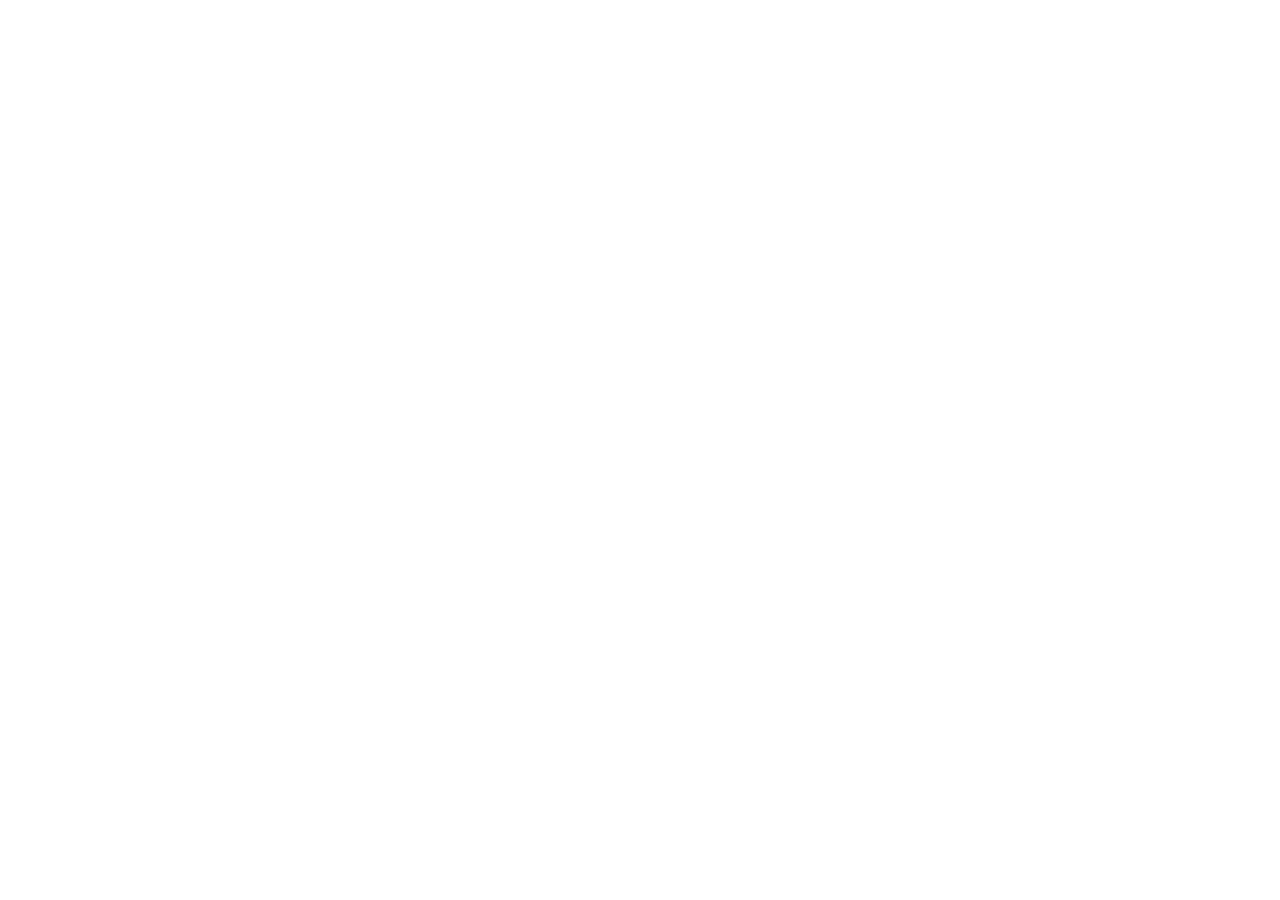
==== admin/index.html @ 6d9c2fb4 "Deploy admin/index.html" ====
<!DOCTYPE html>
<html lang="el">
  <head>
    <meta charset="UTF-8" />
    <meta name="viewport" content="width=device-width, initial-scale=1.0" />
    <title>LinkHubPage</title>
    <link rel="icon" type="image/x-icon" href="/favicon.ico" />
    <link rel="apple-touch-icon" href="/icon-192.png" />
    <link rel="manifest" href="/manifest.json" />
    
    <meta name="theme-color" content="#00d2ff" />
    <meta name="apple-mobile-web-app-capable" content="yes" />
    <meta name="apple-mobile-web-app-status-bar-style" content="black-translucent" />

    <link rel="preconnect" href="https://fonts.googleapis.com" />
    <link rel="preconnect" href="https://fonts.gstatic.com" crossorigin />
    <link href="https://fonts.googleapis.com/css2?family=Poppins:wght@300;400;500;600;700&family=Space+Grotesk:wght@500;700&display=swap" rel="stylesheet" />
    <link rel="stylesheet" href="https://cdnjs.cloudflare.com/ajax/libs/font-awesome/6.5.1/css/all.min.css" />
    <link rel="stylesheet" href="https://cdn.jsdelivr.net/gh/devicons/devicon@latest/devicon.min.css" />
    <script src="https://accounts.google.com/gsi/client" async defer></script>
    <link href="https://assets.calendly.com/assets/external/widget.css" rel="stylesheet" />
    <script src="https://assets.calendly.com/assets/external/widget.js" type="text/javascript" async></script>
    <script type="module" crossorigin src="../assets/index-Cw7hxA6U.js"></script>
    <link rel="stylesheet" crossorigin href="../assets/index-Dg6QoeIE.css">
  <script>
        window.__BUILDER_DEPLOY_MODE__ = true;
        const __lhpParts = window.location.pathname.split('/').filter(Boolean);
        if (__lhpParts[__lhpParts.length - 1] === 'admin') __lhpParts.pop();
        const __lhpPrefix = __lhpParts.length > 0 ? '/' + __lhpParts[0] + '/' : '/';
        fetch(__lhpPrefix + 'config.json')
          .then(res => res.json())
          .then(data => {
            window.__PROFILE_CONFIG__ = data;
            if (window.updateRuntimeConfig) window.updateRuntimeConfig(data);
          });
      </script></head>
  <body class="overflow-x-hidden min-h-screen">
    <div id="root"></div>
  </body>
</html>
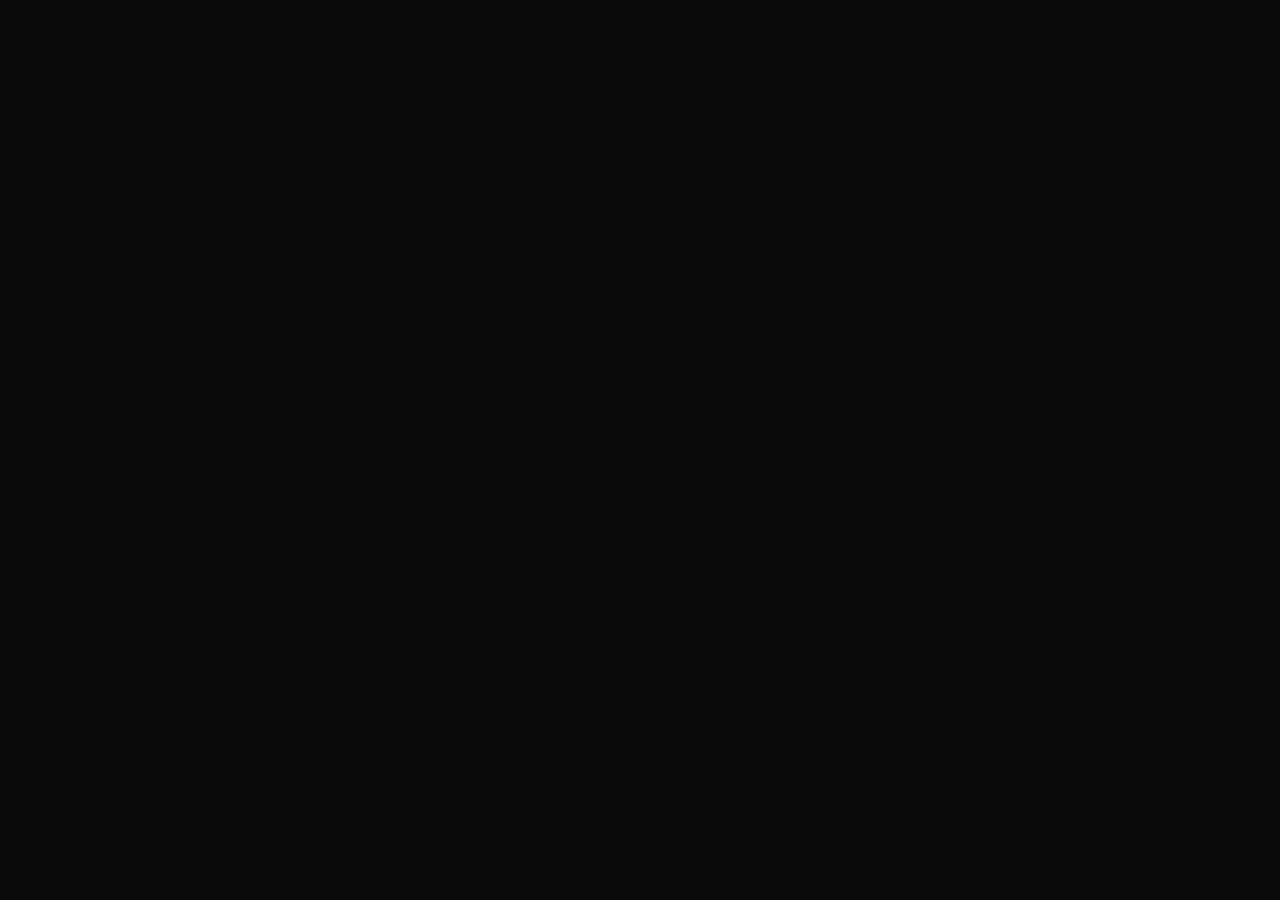
==== commit 297399d1: "Deploy admin/index.html" ====
--- a/admin/index.html
+++ b/admin/index.html
@@ -20,7 +20,7 @@
     <script src="https://accounts.google.com/gsi/client" async defer></script>
     <link href="https://assets.calendly.com/assets/external/widget.css" rel="stylesheet" />
     <script src="https://assets.calendly.com/assets/external/widget.js" type="text/javascript" async></script>
-    <script type="module" crossorigin src="../assets/index-Cw7hxA6U.js"></script>
+    <script type="module" crossorigin src="../assets/index-CT7aU1MH.js"></script>
     <link rel="stylesheet" crossorigin href="../assets/index-Dg6QoeIE.css">
   <script>
         window.__BUILDER_DEPLOY_MODE__ = true;
--- a/assets/index-Dg6QoeIE.css
+++ b/assets/index-Dg6QoeIE.css
@@ -0,0 +1 @@
+/*! tailwindcss v4.3.2 | MIT License | https://tailwindcss.com */@layer properties{@supports (((-webkit-hyphens:none)) and (not (margin-trim:inline))) or ((-moz-orient:inline) and (not (color:rgb(from red r g b)))){*,:before,:after,::backdrop{--tw-translate-x:0;--tw-translate-y:0;--tw-translate-z:0;--tw-scale-x:1;--tw-scale-y:1;--tw-scale-z:1;--tw-rotate-x:initial;--tw-rotate-y:initial;--tw-rotate-z:initial;--tw-skew-x:initial;--tw-skew-y:initial;--tw-space-y-reverse:0;--tw-divide-y-reverse:0;--tw-border-style:solid;--tw-leading:initial;--tw-font-weight:initial;--tw-tracking:initial;--tw-shadow:0 0 #0000;--tw-shadow-color:initial;--tw-shadow-alpha:100%;--tw-inset-shadow:0 0 #0000;--tw-inset-shadow-color:initial;--tw-inset-shadow-alpha:100%;--tw-ring-color:initial;--tw-ring-shadow:0 0 #0000;--tw-inset-ring-color:initial;--tw-inset-ring-shadow:0 0 #0000;--tw-ring-inset:initial;--tw-ring-offset-width:0px;--tw-ring-offset-color:#fff;--tw-ring-offset-shadow:0 0 #0000;--tw-blur:initial;--tw-brightness:initial;--tw-contrast:initial;--tw-grayscale:initial;--tw-hue-rotate:initial;--tw-invert:initial;--tw-opacity:initial;--tw-saturate:initial;--tw-sepia:initial;--tw-drop-shadow:initial;--tw-drop-shadow-color:initial;--tw-drop-shadow-alpha:100%;--tw-drop-shadow-size:initial;--tw-backdrop-blur:initial;--tw-backdrop-brightness:initial;--tw-backdrop-contrast:initial;--tw-backdrop-grayscale:initial;--tw-backdrop-hue-rotate:initial;--tw-backdrop-invert:initial;--tw-backdrop-opacity:initial;--tw-backdrop-saturate:initial;--tw-backdrop-sepia:initial;--tw-duration:initial}}}@layer theme{:root,:host{--font-sans:"Poppins", sans-serif;--font-mono:ui-monospace, SFMono-Regular, Menlo, Monaco, Consolas, "Liberation Mono", "Courier New", monospace;--color-red-300:oklch(80.8% .114 19.571);--color-red-400:oklch(70.4% .191 22.216);--color-red-500:oklch(63.7% .237 25.331);--color-red-900:oklch(39.6% .141 25.723);--color-red-950:oklch(25.8% .092 26.042);--color-amber-300:oklch(87.9% .169 91.605);--color-amber-400:oklch(82.8% .189 84.429);--color-amber-500:oklch(76.9% .188 70.08);--color-emerald-300:oklch(84.5% .143 164.978);--color-emerald-400:oklch(76.5% .177 163.223);--color-emerald-500:oklch(69.6% .17 162.48);--color-cyan-400:oklch(78.9% .154 211.53);--color-zinc-700:oklch(37% .013 285.805);--color-zinc-800:oklch(27.4% .006 286.033);--color-zinc-900:oklch(21% .006 285.885);--color-zinc-950:oklch(14.1% .005 285.823);--color-black:#000;--color-white:#fff;--spacing:.25rem;--container-sm:24rem;--container-md:28rem;--container-lg:32rem;--container-2xl:42rem;--container-3xl:48rem;--container-5xl:64rem;--text-xs:.75rem;--text-xs--line-height:calc(1 / .75);--text-sm:.875rem;--text-sm--line-height:calc(1.25 / .875);--text-base:1rem;--text-base--line-height: 1.5 ;--text-lg:1.125rem;--text-lg--line-height:calc(1.75 / 1.125);--text-xl:1.25rem;--text-xl--line-height:calc(1.75 / 1.25);--text-2xl:1.5rem;--text-2xl--line-height:calc(2 / 1.5);--text-3xl:1.875rem;--text-3xl--line-height: 1.2 ;--text-4xl:2.25rem;--text-4xl--line-height:calc(2.5 / 2.25);--text-6xl:3.75rem;--text-6xl--line-height:1;--font-weight-medium:500;--font-weight-semibold:600;--font-weight-bold:700;--font-weight-extrabold:800;--font-weight-black:900;--tracking-tight:-.025em;--tracking-wider:.05em;--leading-tight:1.25;--leading-relaxed:1.625;--radius-md:.375rem;--radius-lg:.5rem;--radius-xl:.75rem;--radius-2xl:1rem;--radius-3xl:1.5rem;--animate-spin:spin 1s linear infinite;--animate-ping:ping 1s cubic-bezier(0, 0, .2, 1) infinite;--animate-pulse:pulse 2s cubic-bezier(.4, 0, .6, 1) infinite;--animate-bounce:bounce 1s infinite;--blur-sm:8px;--blur-md:12px;--blur-lg:16px;--blur-xl:24px;--blur-3xl:64px;--default-transition-duration:.15s;--default-transition-timing-function:cubic-bezier(.4, 0, .2, 1);--default-font-family:var(--font-sans);--default-mono-font-family:var(--font-mono);--color-bg-primary:var(--bg-primary);--color-bg-secondary:var(--bg-secondary);--color-text-primary:var(--text-primary);--color-text-secondary:var(--text-secondary);--color-accent:var(--accent);--color-accent-rgb:var(--accent-rgb);--color-border-primary:var(--border-primary)}}@layer base{*,:after,:before,::backdrop{box-sizing:border-box;border:0 solid;margin:0;padding:0}::file-selector-button{box-sizing:border-box;border:0 solid;margin:0;padding:0}html,:host{-webkit-text-size-adjust:100%;-moz-tab-size:4;tab-size:4;line-height:1.5;font-family:var(--default-font-family,ui-sans-serif, system-ui, sans-serif, "Apple Color Emoji", "Segoe UI Emoji", "Segoe UI Symbol", "Noto Color Emoji");font-feature-settings:var(--default-font-feature-settings,normal);font-variation-settings:var(--default-font-variation-settings,normal);-webkit-tap-highlight-color:transparent}hr{height:0;color:inherit;border-top-width:1px}abbr:where([title]){-webkit-text-decoration:underline dotted;text-decoration:underline dotted}h1,h2,h3,h4,h5,h6{font-size:inherit;font-weight:inherit}a{color:inherit;-webkit-text-decoration:inherit;text-decoration:inherit}b,strong{font-weight:bolder}code,kbd,samp,pre{font-family:var(--default-mono-font-family,ui-monospace, SFMono-Regular, Menlo, Monaco, Consolas, "Liberation Mono", "Courier New", monospace);font-feature-settings:var(--default-mono-font-feature-settings,normal);font-variation-settings:var(--default-mono-font-variation-settings,normal);font-size:1em}small{font-size:80%}sub,sup{vertical-align:baseline;font-size:75%;line-height:0;position:relative}sub{bottom:-.25em}sup{top:-.5em}table{text-indent:0;border-color:inherit;border-collapse:collapse}:-moz-focusring{outline:auto}progress{vertical-align:baseline}summary{display:list-item}ol,ul,menu{list-style:none}img,svg,video,canvas,audio,iframe,embed,object{vertical-align:middle;display:block}img,video{max-width:100%;height:auto}button,input,select,optgroup,textarea{font:inherit;font-feature-settings:inherit;font-variation-settings:inherit;letter-spacing:inherit;color:inherit;opacity:1;background-color:#0000;border-radius:0}::file-selector-button{font:inherit;font-feature-settings:inherit;font-variation-settings:inherit;letter-spacing:inherit;color:inherit;opacity:1;background-color:#0000;border-radius:0}:where(select:is([multiple],[size])) optgroup{font-weight:bolder}:where(select:is([multiple],[size])) optgroup option{padding-inline-start:20px}::file-selector-button{margin-inline-end:4px}::placeholder{opacity:1}@supports (not ((-webkit-appearance:-apple-pay-button))) or (contain-intrinsic-size:1px){::placeholder{color:currentColor}@supports (color:color-mix(in lab,red,red)){::placeholder{color:color-mix(in oklab,currentcolor 50%,transparent)}}}textarea{resize:vertical}::-webkit-search-decoration{-webkit-appearance:none}::-webkit-date-and-time-value{min-height:1lh;text-align:inherit}::-webkit-datetime-edit{display:inline-flex}::-webkit-datetime-edit-fields-wrapper{padding:0}::-webkit-datetime-edit{padding-block:0}::-webkit-datetime-edit-year-field{padding-block:0}::-webkit-datetime-edit-month-field{padding-block:0}::-webkit-datetime-edit-day-field{padding-block:0}::-webkit-datetime-edit-hour-field{padding-block:0}::-webkit-datetime-edit-minute-field{padding-block:0}::-webkit-datetime-edit-second-field{padding-block:0}::-webkit-datetime-edit-millisecond-field{padding-block:0}::-webkit-datetime-edit-meridiem-field{padding-block:0}::-webkit-calendar-picker-indicator{line-height:1}:-moz-ui-invalid{box-shadow:none}button,input:where([type=button],[type=reset],[type=submit]){-webkit-appearance:button;-moz-appearance:button;appearance:button}::file-selector-button{-webkit-appearance:button;-moz-appearance:button;appearance:button}::-webkit-inner-spin-button{height:auto}::-webkit-outer-spin-button{height:auto}[hidden]:where(:not([hidden=until-found])){display:none!important}}@layer components;@layer utilities{.pointer-events-none{pointer-events:none}.visible{visibility:visible}.sr-only{clip-path:inset(50%);white-space:nowrap;border-width:0;width:1px;height:1px;margin:-1px;padding:0;position:absolute;overflow:hidden}.absolute{position:absolute}.fixed{position:fixed}.relative{position:relative}.static{position:static}.inset-0{top:0;right:0;bottom:0;left:0}.-top-32{top:calc(var(--spacing) * -32)}.top-0{top:0}.top-1\/2{top:50%}.top-1\/3{top:33.3333%}.top-2{top:calc(var(--spacing) * 2)}.top-4{top:calc(var(--spacing) * 4)}.-right-20{right:calc(var(--spacing) * -20)}.right-0{right:0}.right-1{right:var(--spacing)}.right-2{right:calc(var(--spacing) * 2)}.right-3{right:calc(var(--spacing) * 3)}.right-4{right:calc(var(--spacing) * 4)}.bottom-0{bottom:0}.bottom-1{bottom:var(--spacing)}.bottom-4{bottom:calc(var(--spacing) * 4)}.-left-16{left:calc(var(--spacing) * -16)}.left-1\/2{left:50%}.left-1\/3{left:33.3333%}.left-4{left:calc(var(--spacing) * 4)}.-z-10{z-index:-10}.z-10{z-index:10}.z-20{z-index:20}.z-50{z-index:50}.z-\[100\]{z-index:100}.col-span-2{grid-column:span 2/span 2}.container{width:100%}@media(min-width:40rem){.container{max-width:40rem}}@media(min-width:48rem){.container{max-width:48rem}}@media(min-width:64rem){.container{max-width:64rem}}@media(min-width:80rem){.container{max-width:80rem}}@media(min-width:96rem){.container{max-width:96rem}}.mx-auto{margin-inline:auto}.mt-0\.5{margin-top:calc(var(--spacing) * .5)}.mt-1{margin-top:var(--spacing)}.mt-2{margin-top:calc(var(--spacing) * 2)}.mt-3{margin-top:calc(var(--spacing) * 3)}.mt-4{margin-top:calc(var(--spacing) * 4)}.mt-6{margin-top:calc(var(--spacing) * 6)}.mt-8{margin-top:calc(var(--spacing) * 8)}.mt-10{margin-top:calc(var(--spacing) * 10)}.mr-1{margin-right:var(--spacing)}.mr-12{margin-right:calc(var(--spacing) * 12)}.mb-0\.5{margin-bottom:calc(var(--spacing) * .5)}.mb-1{margin-bottom:var(--spacing)}.mb-2{margin-bottom:calc(var(--spacing) * 2)}.mb-3{margin-bottom:calc(var(--spacing) * 3)}.mb-4{margin-bottom:calc(var(--spacing) * 4)}.mb-6{margin-bottom:calc(var(--spacing) * 6)}.mb-8{margin-bottom:calc(var(--spacing) * 8)}.mb-12{margin-bottom:calc(var(--spacing) * 12)}.ml-1{margin-left:var(--spacing)}.ml-4{margin-left:calc(var(--spacing) * 4)}.line-clamp-2{-webkit-line-clamp:2;-webkit-box-orient:vertical;display:-webkit-box;overflow:hidden}.block{display:block}.flex{display:flex}.grid{display:grid}.hidden{display:none}.inline{display:inline}.inline-block{display:inline-block}.inline-flex{display:inline-flex}.h-1{height:var(--spacing)}.h-2{height:calc(var(--spacing) * 2)}.h-2\.5{height:calc(var(--spacing) * 2.5)}.h-3{height:calc(var(--spacing) * 3)}.h-4{height:calc(var(--spacing) * 4)}.h-5{height:calc(var(--spacing) * 5)}.h-5\.5{height:calc(var(--spacing) * 5.5)}.h-6{height:calc(var(--spacing) * 6)}.h-7{height:calc(var(--spacing) * 7)}.h-8{height:calc(var(--spacing) * 8)}.h-9{height:calc(var(--spacing) * 9)}.h-10{height:calc(var(--spacing) * 10)}.h-11{height:calc(var(--spacing) * 11)}.h-12{height:calc(var(--spacing) * 12)}.h-14{height:calc(var(--spacing) * 14)}.h-16{height:calc(var(--spacing) * 16)}.h-24{height:calc(var(--spacing) * 24)}.h-48{height:calc(var(--spacing) * 48)}.h-72{height:calc(var(--spacing) * 72)}.h-80{height:calc(var(--spacing) * 80)}.h-96{height:calc(var(--spacing) * 96)}.h-\[680px\]{height:680px}.h-full{height:100%}.max-h-\[80vh\]{max-height:80vh}.max-h-screen{max-height:100vh}.min-h-\[60px\]{min-height:60px}.min-h-\[80px\]{min-height:80px}.min-h-\[500px\]{min-height:500px}.min-h-screen{min-height:100vh}.w-1\/2{width:50%}.w-2{width:calc(var(--spacing) * 2)}.w-2\.5{width:calc(var(--spacing) * 2.5)}.w-2\/3{width:66.6667%}.w-4{width:calc(var(--spacing) * 4)}.w-5{width:calc(var(--spacing) * 5)}.w-5\.5{width:calc(var(--spacing) * 5.5)}.w-5\/6{width:83.3333%}.w-6{width:calc(var(--spacing) * 6)}.w-7{width:calc(var(--spacing) * 7)}.w-8{width:calc(var(--spacing) * 8)}.w-9{width:calc(var(--spacing) * 9)}.w-10{width:calc(var(--spacing) * 10)}.w-11{width:calc(var(--spacing) * 11)}.w-12{width:calc(var(--spacing) * 12)}.w-14{width:calc(var(--spacing) * 14)}.w-16{width:calc(var(--spacing) * 16)}.w-24{width:calc(var(--spacing) * 24)}.w-32{width:calc(var(--spacing) * 32)}.w-48{width:calc(var(--spacing) * 48)}.w-64{width:calc(var(--spacing) * 64)}.w-72{width:calc(var(--spacing) * 72)}.w-80{width:calc(var(--spacing) * 80)}.w-96{width:calc(var(--spacing) * 96)}.w-\[340px\]{width:340px}.w-full{width:100%}.max-w-2xl{max-width:var(--container-2xl)}.max-w-3xl{max-width:var(--container-3xl)}.max-w-5xl{max-width:var(--container-5xl)}.max-w-\[80px\]{max-width:80px}.max-w-lg{max-width:var(--container-lg)}.max-w-md{max-width:var(--container-md)}.max-w-sm{max-width:var(--container-sm)}.min-w-0{min-width:0}.min-w-\[70px\]{min-width:70px}.flex-1{flex:1}.flex-shrink-0,.shrink-0{flex-shrink:0}.border-collapse{border-collapse:collapse}.-translate-x-1\/2{--tw-translate-x: -50% ;translate:var(--tw-translate-x) var(--tw-translate-y)}.-translate-y-1\/2{--tw-translate-y: -50% ;translate:var(--tw-translate-x) var(--tw-translate-y)}.scale-75{--tw-scale-x:75%;--tw-scale-y:75%;--tw-scale-z:75%;scale:var(--tw-scale-x) var(--tw-scale-y)}.scale-110{--tw-scale-x:110%;--tw-scale-y:110%;--tw-scale-z:110%;scale:var(--tw-scale-x) var(--tw-scale-y)}.transform{transform:var(--tw-rotate-x,) var(--tw-rotate-y,) var(--tw-rotate-z,) var(--tw-skew-x,) var(--tw-skew-y,)}.animate-bounce{animation:var(--animate-bounce)}.animate-ping{animation:var(--animate-ping)}.animate-pulse{animation:var(--animate-pulse)}.animate-spin{animation:var(--animate-spin)}.cursor-grab{cursor:grab}.cursor-help{cursor:help}.cursor-not-allowed{cursor:not-allowed}.cursor-pointer{cursor:pointer}.resize{resize:both}.resize-none{resize:none}.resize-y{resize:vertical}.scrollbar-none{scrollbar-width:none}.list-disc{list-style-type:disc}.grid-cols-1{grid-template-columns:repeat(1,minmax(0,1fr))}.grid-cols-2{grid-template-columns:repeat(2,minmax(0,1fr))}.grid-cols-4{grid-template-columns:repeat(4,minmax(0,1fr))}.grid-cols-5{grid-template-columns:repeat(5,minmax(0,1fr))}.grid-cols-8{grid-template-columns:repeat(8,minmax(0,1fr))}.flex-col{flex-direction:column}.flex-row{flex-direction:row}.flex-wrap{flex-wrap:wrap}.items-center{align-items:center}.items-start{align-items:flex-start}.justify-between{justify-content:space-between}.justify-center{justify-content:center}.justify-end{justify-content:flex-end}.gap-1{gap:var(--spacing)}.gap-1\.5{gap:calc(var(--spacing) * 1.5)}.gap-2{gap:calc(var(--spacing) * 2)}.gap-2\.5{gap:calc(var(--spacing) * 2.5)}.gap-3{gap:calc(var(--spacing) * 3)}.gap-3\.5{gap:calc(var(--spacing) * 3.5)}.gap-4{gap:calc(var(--spacing) * 4)}.gap-6{gap:calc(var(--spacing) * 6)}:where(.space-y-0\.5>:not(:last-child)){--tw-space-y-reverse:0;margin-block-start:calc(calc(var(--spacing) * .5) * var(--tw-space-y-reverse));margin-block-end:calc(calc(var(--spacing) * .5) * calc(1 - var(--tw-space-y-reverse)))}:where(.space-y-1>:not(:last-child)){--tw-space-y-reverse:0;margin-block-start:calc(var(--spacing) * var(--tw-space-y-reverse));margin-block-end:calc(var(--spacing) * calc(1 - var(--tw-space-y-reverse)))}:where(.space-y-1\.5>:not(:last-child)){--tw-space-y-reverse:0;margin-block-start:calc(calc(var(--spacing) * 1.5) * var(--tw-space-y-reverse));margin-block-end:calc(calc(var(--spacing) * 1.5) * calc(1 - var(--tw-space-y-reverse)))}:where(.space-y-2>:not(:last-child)){--tw-space-y-reverse:0;margin-block-start:calc(calc(var(--spacing) * 2) * var(--tw-space-y-reverse));margin-block-end:calc(calc(var(--spacing) * 2) * calc(1 - var(--tw-space-y-reverse)))}:where(.space-y-2\.5>:not(:last-child)){--tw-space-y-reverse:0;margin-block-start:calc(calc(var(--spacing) * 2.5) * var(--tw-space-y-reverse));margin-block-end:calc(calc(var(--spacing) * 2.5) * calc(1 - var(--tw-space-y-reverse)))}:where(.space-y-3>:not(:last-child)){--tw-space-y-reverse:0;margin-block-start:calc(calc(var(--spacing) * 3) * var(--tw-space-y-reverse));margin-block-end:calc(calc(var(--spacing) * 3) * calc(1 - var(--tw-space-y-reverse)))}:where(.space-y-4>:not(:last-child)){--tw-space-y-reverse:0;margin-block-start:calc(calc(var(--spacing) * 4) * var(--tw-space-y-reverse));margin-block-end:calc(calc(var(--spacing) * 4) * calc(1 - var(--tw-space-y-reverse)))}:where(.space-y-6>:not(:last-child)){--tw-space-y-reverse:0;margin-block-start:calc(calc(var(--spacing) * 6) * var(--tw-space-y-reverse));margin-block-end:calc(calc(var(--spacing) * 6) * calc(1 - var(--tw-space-y-reverse)))}.gap-x-4{column-gap:calc(var(--spacing) * 4)}.gap-y-1{row-gap:var(--spacing)}.gap-y-1\.5{row-gap:calc(var(--spacing) * 1.5)}.gap-y-2{row-gap:calc(var(--spacing) * 2)}:where(.divide-y>:not(:last-child)){--tw-divide-y-reverse:0;border-bottom-style:var(--tw-border-style);border-top-style:var(--tw-border-style);border-top-width:calc(1px * var(--tw-divide-y-reverse));border-bottom-width:calc(1px * calc(1 - var(--tw-divide-y-reverse)))}:where(.divide-border-primary\/50>:not(:last-child)){border-color:var(--color-border-primary)}@supports (color:color-mix(in lab,red,red)){:where(.divide-border-primary\/50>:not(:last-child)){border-color:color-mix(in oklab,var(--color-border-primary) 50%,transparent)}}.truncate{text-overflow:ellipsis;white-space:nowrap;overflow:hidden}.overflow-hidden{overflow:hidden}.overflow-x-auto{overflow-x:auto}.overflow-x-hidden{overflow-x:hidden}.overflow-y-auto{overflow-y:auto}.rounded{border-radius:.25rem}.rounded-2xl{border-radius:var(--radius-2xl)}.rounded-3xl{border-radius:var(--radius-3xl)}.rounded-\[36px\]{border-radius:36px}.rounded-\[48px\]{border-radius:48px}.rounded-full{border-radius:3.40282e38px}.rounded-lg{border-radius:var(--radius-lg)}.rounded-md{border-radius:var(--radius-md)}.rounded-xl{border-radius:var(--radius-xl)}.rounded-b-2xl{border-bottom-right-radius:var(--radius-2xl);border-bottom-left-radius:var(--radius-2xl)}.border{border-style:var(--tw-border-style);border-width:1px}.border-2{border-style:var(--tw-border-style);border-width:2px}.border-\[8px\]{border-style:var(--tw-border-style);border-width:8px}.border-t{border-top-style:var(--tw-border-style);border-top-width:1px}.border-r{border-right-style:var(--tw-border-style);border-right-width:1px}.border-b{border-bottom-style:var(--tw-border-style);border-bottom-width:1px}.border-b-2{border-bottom-style:var(--tw-border-style);border-bottom-width:2px}.border-none{--tw-border-style:none;border-style:none}.border-accent,.border-accent\/20{border-color:var(--color-accent)}@supports (color:color-mix(in lab,red,red)){.border-accent\/20{border-color:color-mix(in oklab,var(--color-accent) 20%,transparent)}}.border-accent\/40{border-color:var(--color-accent)}@supports (color:color-mix(in lab,red,red)){.border-accent\/40{border-color:color-mix(in oklab,var(--color-accent) 40%,transparent)}}.border-amber-500{border-color:var(--color-amber-500)}.border-bg-secondary{border-color:var(--color-bg-secondary)}.border-border-primary,.border-border-primary\/20{border-color:var(--color-border-primary)}@supports (color:color-mix(in lab,red,red)){.border-border-primary\/20{border-color:color-mix(in oklab,var(--color-border-primary) 20%,transparent)}}.border-border-primary\/40{border-color:var(--color-border-primary)}@supports (color:color-mix(in lab,red,red)){.border-border-primary\/40{border-color:color-mix(in oklab,var(--color-border-primary) 40%,transparent)}}.border-border-primary\/60{border-color:var(--color-border-primary)}@supports (color:color-mix(in lab,red,red)){.border-border-primary\/60{border-color:color-mix(in oklab,var(--color-border-primary) 60%,transparent)}}.border-emerald-500{border-color:var(--color-emerald-500)}.border-emerald-500\/20{border-color:#00bb7f33}@supports (color:color-mix(in lab,red,red)){.border-emerald-500\/20{border-color:color-mix(in oklab,var(--color-emerald-500) 20%,transparent)}}.border-red-500\/20{border-color:#fb2c3633}@supports (color:color-mix(in lab,red,red)){.border-red-500\/20{border-color:color-mix(in oklab,var(--color-red-500) 20%,transparent)}}.border-red-900\/30{border-color:#82181a4d}@supports (color:color-mix(in lab,red,red)){.border-red-900\/30{border-color:color-mix(in oklab,var(--color-red-900) 30%,transparent)}}.border-zinc-700{border-color:var(--color-zinc-700)}.border-zinc-800{border-color:var(--color-zinc-800)}.bg-accent,.bg-accent\/10{background-color:var(--color-accent)}@supports (color:color-mix(in lab,red,red)){.bg-accent\/10{background-color:color-mix(in oklab,var(--color-accent) 10%,transparent)}}.bg-accent\/15{background-color:var(--color-accent)}@supports (color:color-mix(in lab,red,red)){.bg-accent\/15{background-color:color-mix(in oklab,var(--color-accent) 15%,transparent)}}.bg-accent\/20{background-color:var(--color-accent)}@supports (color:color-mix(in lab,red,red)){.bg-accent\/20{background-color:color-mix(in oklab,var(--color-accent) 20%,transparent)}}.bg-amber-400{background-color:var(--color-amber-400)}.bg-bg-primary,.bg-bg-primary\/50{background-color:var(--color-bg-primary)}@supports (color:color-mix(in lab,red,red)){.bg-bg-primary\/50{background-color:color-mix(in oklab,var(--color-bg-primary) 50%,transparent)}}.bg-bg-secondary,.bg-bg-secondary\/40{background-color:var(--color-bg-secondary)}@supports (color:color-mix(in lab,red,red)){.bg-bg-secondary\/40{background-color:color-mix(in oklab,var(--color-bg-secondary) 40%,transparent)}}.bg-bg-secondary\/60{background-color:var(--color-bg-secondary)}@supports (color:color-mix(in lab,red,red)){.bg-bg-secondary\/60{background-color:color-mix(in oklab,var(--color-bg-secondary) 60%,transparent)}}.bg-bg-secondary\/70{background-color:var(--color-bg-secondary)}@supports (color:color-mix(in lab,red,red)){.bg-bg-secondary\/70{background-color:color-mix(in oklab,var(--color-bg-secondary) 70%,transparent)}}.bg-bg-secondary\/80{background-color:var(--color-bg-secondary)}@supports (color:color-mix(in lab,red,red)){.bg-bg-secondary\/80{background-color:color-mix(in oklab,var(--color-bg-secondary) 80%,transparent)}}.bg-bg-secondary\/95{background-color:var(--color-bg-secondary)}@supports (color:color-mix(in lab,red,red)){.bg-bg-secondary\/95{background-color:color-mix(in oklab,var(--color-bg-secondary) 95%,transparent)}}.bg-black\/60{background-color:#0009}@supports (color:color-mix(in lab,red,red)){.bg-black\/60{background-color:color-mix(in oklab,var(--color-black) 60%,transparent)}}.bg-cyan-400\/10{background-color:#00d2ef1a}@supports (color:color-mix(in lab,red,red)){.bg-cyan-400\/10{background-color:color-mix(in oklab,var(--color-cyan-400) 10%,transparent)}}.bg-emerald-300\/10{background-color:#5ee9b51a}@supports (color:color-mix(in lab,red,red)){.bg-emerald-300\/10{background-color:color-mix(in oklab,var(--color-emerald-300) 10%,transparent)}}.bg-emerald-400{background-color:var(--color-emerald-400)}.bg-emerald-500\/10{background-color:#00bb7f1a}@supports (color:color-mix(in lab,red,red)){.bg-emerald-500\/10{background-color:color-mix(in oklab,var(--color-emerald-500) 10%,transparent)}}.bg-red-500\/10{background-color:#fb2c361a}@supports (color:color-mix(in lab,red,red)){.bg-red-500\/10{background-color:color-mix(in oklab,var(--color-red-500) 10%,transparent)}}.bg-red-950\/20{background-color:#46080933}@supports (color:color-mix(in lab,red,red)){.bg-red-950\/20{background-color:color-mix(in oklab,var(--color-red-950) 20%,transparent)}}.bg-white{background-color:var(--color-white)}.bg-white\/5{background-color:#ffffff0d}@supports (color:color-mix(in lab,red,red)){.bg-white\/5{background-color:color-mix(in oklab,var(--color-white) 5%,transparent)}}.bg-zinc-800{background-color:var(--color-zinc-800)}.bg-zinc-900{background-color:var(--color-zinc-900)}.bg-zinc-950{background-color:var(--color-zinc-950)}.object-cover{object-fit:cover}.p-0\.5{padding:calc(var(--spacing) * .5)}.p-1{padding:var(--spacing)}.p-1\.5{padding:calc(var(--spacing) * 1.5)}.p-2{padding:calc(var(--spacing) * 2)}.p-2\.5{padding:calc(var(--spacing) * 2.5)}.p-3{padding:calc(var(--spacing) * 3)}.p-3\.5{padding:calc(var(--spacing) * 3.5)}.p-4{padding:calc(var(--spacing) * 4)}.p-5{padding:calc(var(--spacing) * 5)}.p-6{padding:calc(var(--spacing) * 6)}.p-8{padding:calc(var(--spacing) * 8)}.px-2{padding-inline:calc(var(--spacing) * 2)}.px-3{padding-inline:calc(var(--spacing) * 3)}.px-4{padding-inline:calc(var(--spacing) * 4)}.px-5{padding-inline:calc(var(--spacing) * 5)}.px-6{padding-inline:calc(var(--spacing) * 6)}.py-1{padding-block:var(--spacing)}.py-1\.5{padding-block:calc(var(--spacing) * 1.5)}.py-2{padding-block:calc(var(--spacing) * 2)}.py-2\.5{padding-block:calc(var(--spacing) * 2.5)}.py-3{padding-block:calc(var(--spacing) * 3)}.py-4{padding-block:calc(var(--spacing) * 4)}.py-8{padding-block:calc(var(--spacing) * 8)}.py-12{padding-block:calc(var(--spacing) * 12)}.py-20{padding-block:calc(var(--spacing) * 20)}.pt-1{padding-top:var(--spacing)}.pt-2{padding-top:calc(var(--spacing) * 2)}.pt-4{padding-top:calc(var(--spacing) * 4)}.pt-6{padding-top:calc(var(--spacing) * 6)}.pr-1\.5{padding-right:calc(var(--spacing) * 1.5)}.pr-2{padding-right:calc(var(--spacing) * 2)}.pr-12{padding-right:calc(var(--spacing) * 12)}.pb-2{padding-bottom:calc(var(--spacing) * 2)}.pb-3{padding-bottom:calc(var(--spacing) * 3)}.pb-4{padding-bottom:calc(var(--spacing) * 4)}.pl-3{padding-left:calc(var(--spacing) * 3)}.text-center{text-align:center}.text-left{text-align:left}.text-right{text-align:right}.text-2xl{font-size:var(--text-2xl);line-height:var(--tw-leading,var(--text-2xl--line-height))}.text-3xl{font-size:var(--text-3xl);line-height:var(--tw-leading,var(--text-3xl--line-height))}.text-4xl{font-size:var(--text-4xl);line-height:var(--tw-leading,var(--text-4xl--line-height))}.text-base{font-size:var(--text-base);line-height:var(--tw-leading,var(--text-base--line-height))}.text-lg{font-size:var(--text-lg);line-height:var(--tw-leading,var(--text-lg--line-height))}.text-sm{font-size:var(--text-sm);line-height:var(--tw-leading,var(--text-sm--line-height))}.text-xl{font-size:var(--text-xl);line-height:var(--tw-leading,var(--text-xl--line-height))}.text-xs{font-size:var(--text-xs);line-height:var(--tw-leading,var(--text-xs--line-height))}.text-\[7px\]{font-size:7px}.text-\[8px\]{font-size:8px}.text-\[9px\]{font-size:9px}.text-\[10px\]{font-size:10px}.text-\[11px\]{font-size:11px}.leading-none{--tw-leading:1;line-height:1}.leading-relaxed{--tw-leading:var(--leading-relaxed);line-height:var(--leading-relaxed)}.leading-tight{--tw-leading:var(--leading-tight);line-height:var(--leading-tight)}.font-black{--tw-font-weight:var(--font-weight-black);font-weight:var(--font-weight-black)}.font-bold{--tw-font-weight:var(--font-weight-bold);font-weight:var(--font-weight-bold)}.font-extrabold{--tw-font-weight:var(--font-weight-extrabold);font-weight:var(--font-weight-extrabold)}.font-medium{--tw-font-weight:var(--font-weight-medium);font-weight:var(--font-weight-medium)}.font-semibold{--tw-font-weight:var(--font-weight-semibold);font-weight:var(--font-weight-semibold)}.tracking-\[0\.2em\]{--tw-tracking:.2em;letter-spacing:.2em}.tracking-\[0\.12em\]{--tw-tracking:.12em;letter-spacing:.12em}.tracking-tight{--tw-tracking:var(--tracking-tight);letter-spacing:var(--tracking-tight)}.tracking-wider{--tw-tracking:var(--tracking-wider);letter-spacing:var(--tracking-wider)}.break-all{word-break:break-all}.whitespace-nowrap{white-space:nowrap}.text-accent,.text-accent\/90{color:var(--color-accent)}@supports (color:color-mix(in lab,red,red)){.text-accent\/90{color:color-mix(in oklab,var(--color-accent) 90%,transparent)}}.text-amber-300{color:var(--color-amber-300)}.text-emerald-400{color:var(--color-emerald-400)}.text-emerald-500{color:var(--color-emerald-500)}.text-red-400{color:var(--color-red-400)}.text-red-500{color:var(--color-red-500)}.text-text-primary{color:var(--color-text-primary)}.text-text-secondary,.text-text-secondary\/80{color:var(--color-text-secondary)}@supports (color:color-mix(in lab,red,red)){.text-text-secondary\/80{color:color-mix(in oklab,var(--color-text-secondary) 80%,transparent)}}.text-white{color:var(--color-white)}.capitalize{text-transform:capitalize}.uppercase{text-transform:uppercase}.underline{text-decoration-line:underline}.accent-accent{accent-color:var(--color-accent)}.opacity-40{opacity:.4}.opacity-50{opacity:.5}.opacity-60{opacity:.6}.opacity-75{opacity:.75}.opacity-90{opacity:.9}.shadow-2xl{--tw-shadow:0 25px 50px -12px var(--tw-shadow-color,#00000040);box-shadow:var(--tw-inset-shadow),var(--tw-inset-ring-shadow),var(--tw-ring-offset-shadow),var(--tw-ring-shadow),var(--tw-shadow)}.shadow-\[0_0_8px_rgba\(16\,185\,129\,0\.3\)\]{--tw-shadow:0 0 8px var(--tw-shadow-color,#10b9814d);box-shadow:var(--tw-inset-shadow),var(--tw-inset-ring-shadow),var(--tw-ring-offset-shadow),var(--tw-ring-shadow),var(--tw-shadow)}.shadow-\[0_0_8px_rgba\(245\,158\,11\,0\.2\)\]{--tw-shadow:0 0 8px var(--tw-shadow-color,#f59e0b33);box-shadow:var(--tw-inset-shadow),var(--tw-inset-ring-shadow),var(--tw-ring-offset-shadow),var(--tw-ring-shadow),var(--tw-shadow)}.shadow-\[0_0_12px_rgba\(16\,185\,129\,0\.3\)\]{--tw-shadow:0 0 12px var(--tw-shadow-color,#10b9814d);box-shadow:var(--tw-inset-shadow),var(--tw-inset-ring-shadow),var(--tw-ring-offset-shadow),var(--tw-ring-shadow),var(--tw-shadow)}.shadow-\[0_0_12px_rgba\(245\,158\,11\,0\.2\)\]{--tw-shadow:0 0 12px var(--tw-shadow-color,#f59e0b33);box-shadow:var(--tw-inset-shadow),var(--tw-inset-ring-shadow),var(--tw-ring-offset-shadow),var(--tw-ring-shadow),var(--tw-shadow)}.shadow-lg{--tw-shadow:0 10px 15px -3px var(--tw-shadow-color,#0000001a), 0 4px 6px -4px var(--tw-shadow-color,#0000001a);box-shadow:var(--tw-inset-shadow),var(--tw-inset-ring-shadow),var(--tw-ring-offset-shadow),var(--tw-ring-shadow),var(--tw-shadow)}.shadow-sm{--tw-shadow:0 1px 3px 0 var(--tw-shadow-color,#0000001a), 0 1px 2px -1px var(--tw-shadow-color,#0000001a);box-shadow:var(--tw-inset-shadow),var(--tw-inset-ring-shadow),var(--tw-ring-offset-shadow),var(--tw-ring-shadow),var(--tw-shadow)}.shadow-xl{--tw-shadow:0 20px 25px -5px var(--tw-shadow-color,#0000001a), 0 8px 10px -6px var(--tw-shadow-color,#0000001a);box-shadow:var(--tw-inset-shadow),var(--tw-inset-ring-shadow),var(--tw-ring-offset-shadow),var(--tw-ring-shadow),var(--tw-shadow)}.ring-2{--tw-ring-shadow:var(--tw-ring-inset,) 0 0 0 calc(2px + var(--tw-ring-offset-width)) var(--tw-ring-color,currentcolor);box-shadow:var(--tw-inset-shadow),var(--tw-inset-ring-shadow),var(--tw-ring-offset-shadow),var(--tw-ring-shadow),var(--tw-shadow)}.shadow-accent\/30{--tw-shadow-color:var(--color-accent)}@supports (color:color-mix(in lab,red,red)){.shadow-accent\/30{--tw-shadow-color:color-mix(in oklab, color-mix(in oklab, var(--color-accent) 30%, transparent) var(--tw-shadow-alpha), transparent)}}.ring-accent\/30{--tw-ring-color:var(--color-accent)}@supports (color:color-mix(in lab,red,red)){.ring-accent\/30{--tw-ring-color:color-mix(in oklab, var(--color-accent) 30%, transparent)}}.blur-3xl{--tw-blur:blur(var(--blur-3xl));filter:var(--tw-blur,) var(--tw-brightness,) var(--tw-contrast,) var(--tw-grayscale,) var(--tw-hue-rotate,) var(--tw-invert,) var(--tw-saturate,) var(--tw-sepia,) var(--tw-drop-shadow,)}.backdrop-blur-lg{--tw-backdrop-blur:blur(var(--blur-lg));-webkit-backdrop-filter:var(--tw-backdrop-blur,) var(--tw-backdrop-brightness,) var(--tw-backdrop-contrast,) var(--tw-backdrop-grayscale,) var(--tw-backdrop-hue-rotate,) var(--tw-backdrop-invert,) var(--tw-backdrop-opacity,) var(--tw-backdrop-saturate,) var(--tw-backdrop-sepia,);backdrop-filter:var(--tw-backdrop-blur,) var(--tw-backdrop-brightness,) var(--tw-backdrop-contrast,) var(--tw-backdrop-grayscale,) var(--tw-backdrop-hue-rotate,) var(--tw-backdrop-invert,) var(--tw-backdrop-opacity,) var(--tw-backdrop-saturate,) var(--tw-backdrop-sepia,)}.backdrop-blur-md{--tw-backdrop-blur:blur(var(--blur-md));-webkit-backdrop-filter:var(--tw-backdrop-blur,) var(--tw-backdrop-brightness,) var(--tw-backdrop-contrast,) var(--tw-backdrop-grayscale,) var(--tw-backdrop-hue-rotate,) var(--tw-backdrop-invert,) var(--tw-backdrop-opacity,) var(--tw-backdrop-saturate,) var(--tw-backdrop-sepia,);backdrop-filter:var(--tw-backdrop-blur,) var(--tw-backdrop-brightness,) var(--tw-backdrop-contrast,) var(--tw-backdrop-grayscale,) var(--tw-backdrop-hue-rotate,) var(--tw-backdrop-invert,) var(--tw-backdrop-opacity,) var(--tw-backdrop-saturate,) var(--tw-backdrop-sepia,)}.backdrop-blur-sm{--tw-backdrop-blur:blur(var(--blur-sm));-webkit-backdrop-filter:var(--tw-backdrop-blur,) var(--tw-backdrop-brightness,) var(--tw-backdrop-contrast,) var(--tw-backdrop-grayscale,) var(--tw-backdrop-hue-rotate,) var(--tw-backdrop-invert,) var(--tw-backdrop-opacity,) var(--tw-backdrop-saturate,) var(--tw-backdrop-sepia,);backdrop-filter:var(--tw-backdrop-blur,) var(--tw-backdrop-brightness,) var(--tw-backdrop-contrast,) var(--tw-backdrop-grayscale,) var(--tw-backdrop-hue-rotate,) var(--tw-backdrop-invert,) var(--tw-backdrop-opacity,) var(--tw-backdrop-saturate,) var(--tw-backdrop-sepia,)}.backdrop-blur-xl{--tw-backdrop-blur:blur(var(--blur-xl));-webkit-backdrop-filter:var(--tw-backdrop-blur,) var(--tw-backdrop-brightness,) var(--tw-backdrop-contrast,) var(--tw-backdrop-grayscale,) var(--tw-backdrop-hue-rotate,) var(--tw-backdrop-invert,) var(--tw-backdrop-opacity,) var(--tw-backdrop-saturate,) var(--tw-backdrop-sepia,);backdrop-filter:var(--tw-backdrop-blur,) var(--tw-backdrop-brightness,) var(--tw-backdrop-contrast,) var(--tw-backdrop-grayscale,) var(--tw-backdrop-hue-rotate,) var(--tw-backdrop-invert,) var(--tw-backdrop-opacity,) var(--tw-backdrop-saturate,) var(--tw-backdrop-sepia,)}.backdrop-filter{-webkit-backdrop-filter:var(--tw-backdrop-blur,) var(--tw-backdrop-brightness,) var(--tw-backdrop-contrast,) var(--tw-backdrop-grayscale,) var(--tw-backdrop-hue-rotate,) var(--tw-backdrop-invert,) var(--tw-backdrop-opacity,) var(--tw-backdrop-saturate,) var(--tw-backdrop-sepia,);backdrop-filter:var(--tw-backdrop-blur,) var(--tw-backdrop-brightness,) var(--tw-backdrop-contrast,) var(--tw-backdrop-grayscale,) var(--tw-backdrop-hue-rotate,) var(--tw-backdrop-invert,) var(--tw-backdrop-opacity,) var(--tw-backdrop-saturate,) var(--tw-backdrop-sepia,)}.transition{transition-property:color,background-color,border-color,outline-color,text-decoration-color,fill,stroke,--tw-gradient-from,--tw-gradient-via,--tw-gradient-to,opacity,box-shadow,transform,translate,scale,rotate,filter,-webkit-backdrop-filter,backdrop-filter,display,content-visibility,overlay,pointer-events;transition-timing-function:var(--tw-ease,var(--default-transition-timing-function));transition-duration:var(--tw-duration,var(--default-transition-duration))}.transition-all{transition-property:all;transition-timing-function:var(--tw-ease,var(--default-transition-timing-function));transition-duration:var(--tw-duration,var(--default-transition-duration))}.transition-colors{transition-property:color,background-color,border-color,outline-color,text-decoration-color,fill,stroke,--tw-gradient-from,--tw-gradient-via,--tw-gradient-to;transition-timing-function:var(--tw-ease,var(--default-transition-timing-function));transition-duration:var(--tw-duration,var(--default-transition-duration))}.transition-transform{transition-property:transform,translate,scale,rotate;transition-timing-function:var(--tw-ease,var(--default-transition-timing-function));transition-duration:var(--tw-duration,var(--default-transition-duration))}.duration-150{--tw-duration:.15s;transition-duration:.15s}.duration-200{--tw-duration:.2s;transition-duration:.2s}.duration-300{--tw-duration:.3s;transition-duration:.3s}.outline-none{--tw-outline-style:none;outline-style:none}@media(hover:hover){.group-hover\:translate-x-0\.5:is(:where(.group):hover *){--tw-translate-x:calc(var(--spacing) * .5);translate:var(--tw-translate-x) var(--tw-translate-y)}.group-hover\:-translate-y-0\.5:is(:where(.group):hover *){--tw-translate-y:calc(var(--spacing) * -.5);translate:var(--tw-translate-x) var(--tw-translate-y)}.group-hover\:scale-110:is(:where(.group):hover *){--tw-scale-x:110%;--tw-scale-y:110%;--tw-scale-z:110%;scale:var(--tw-scale-x) var(--tw-scale-y)}.group-hover\:text-accent:is(:where(.group):hover *){color:var(--color-accent)}.hover\:-translate-y-0\.5:hover{--tw-translate-y:calc(var(--spacing) * -.5);translate:var(--tw-translate-x) var(--tw-translate-y)}.hover\:scale-100:hover{--tw-scale-x:100%;--tw-scale-y:100%;--tw-scale-z:100%;scale:var(--tw-scale-x) var(--tw-scale-y)}.hover\:scale-105:hover{--tw-scale-x:105%;--tw-scale-y:105%;--tw-scale-z:105%;scale:var(--tw-scale-x) var(--tw-scale-y)}.hover\:scale-110:hover{--tw-scale-x:110%;--tw-scale-y:110%;--tw-scale-z:110%;scale:var(--tw-scale-x) var(--tw-scale-y)}.hover\:scale-\[1\.02\]:hover{scale:1.02}.hover\:border-accent:hover,.hover\:border-accent\/40:hover{border-color:var(--color-accent)}@supports (color:color-mix(in lab,red,red)){.hover\:border-accent\/40:hover{border-color:color-mix(in oklab,var(--color-accent) 40%,transparent)}}.hover\:border-accent\/45:hover{border-color:var(--color-accent)}@supports (color:color-mix(in lab,red,red)){.hover\:border-accent\/45:hover{border-color:color-mix(in oklab,var(--color-accent) 45%,transparent)}}.hover\:border-border-primary:hover{border-color:var(--color-border-primary)}.hover\:border-red-500:hover{border-color:var(--color-red-500)}.hover\:border-text-secondary:hover{border-color:var(--color-text-secondary)}.hover\:bg-accent\/30:hover{background-color:var(--color-accent)}@supports (color:color-mix(in lab,red,red)){.hover\:bg-accent\/30:hover{background-color:color-mix(in oklab,var(--color-accent) 30%,transparent)}}.hover\:bg-accent\/80:hover{background-color:var(--color-accent)}@supports (color:color-mix(in lab,red,red)){.hover\:bg-accent\/80:hover{background-color:color-mix(in oklab,var(--color-accent) 80%,transparent)}}.hover\:bg-accent\/90:hover{background-color:var(--color-accent)}@supports (color:color-mix(in lab,red,red)){.hover\:bg-accent\/90:hover{background-color:color-mix(in oklab,var(--color-accent) 90%,transparent)}}.hover\:bg-bg-primary:hover{background-color:var(--color-bg-primary)}.hover\:bg-bg-secondary:hover,.hover\:bg-bg-secondary\/20:hover{background-color:var(--color-bg-secondary)}@supports (color:color-mix(in lab,red,red)){.hover\:bg-bg-secondary\/20:hover{background-color:color-mix(in oklab,var(--color-bg-secondary) 20%,transparent)}}.hover\:bg-bg-secondary\/80:hover{background-color:var(--color-bg-secondary)}@supports (color:color-mix(in lab,red,red)){.hover\:bg-bg-secondary\/80:hover{background-color:color-mix(in oklab,var(--color-bg-secondary) 80%,transparent)}}.hover\:bg-red-950\/40:hover{background-color:#46080966}@supports (color:color-mix(in lab,red,red)){.hover\:bg-red-950\/40:hover{background-color:color-mix(in oklab,var(--color-red-950) 40%,transparent)}}.hover\:bg-white\/5:hover{background-color:#ffffff0d}@supports (color:color-mix(in lab,red,red)){.hover\:bg-white\/5:hover{background-color:color-mix(in oklab,var(--color-white) 5%,transparent)}}.hover\:bg-zinc-700:hover{background-color:var(--color-zinc-700)}.hover\:text-accent:hover{color:var(--color-accent)}.hover\:text-red-300:hover{color:var(--color-red-300)}.hover\:text-red-400:hover{color:var(--color-red-400)}.hover\:text-text-primary:hover{color:var(--color-text-primary)}.hover\:underline:hover{text-decoration-line:underline}.hover\:brightness-110:hover{--tw-brightness:brightness(110%);filter:var(--tw-blur,) var(--tw-brightness,) var(--tw-contrast,) var(--tw-grayscale,) var(--tw-hue-rotate,) var(--tw-invert,) var(--tw-saturate,) var(--tw-sepia,) var(--tw-drop-shadow,)}}.focus\:border-accent:focus{border-color:var(--color-accent)}.focus\:ring-2:focus{--tw-ring-shadow:var(--tw-ring-inset,) 0 0 0 calc(2px + var(--tw-ring-offset-width)) var(--tw-ring-color,currentcolor);box-shadow:var(--tw-inset-shadow),var(--tw-inset-ring-shadow),var(--tw-ring-offset-shadow),var(--tw-ring-shadow),var(--tw-shadow)}.focus\:ring-accent:focus,.focus\:ring-accent\/50:focus{--tw-ring-color:var(--color-accent)}@supports (color:color-mix(in lab,red,red)){.focus\:ring-accent\/50:focus{--tw-ring-color:color-mix(in oklab, var(--color-accent) 50%, transparent)}}.focus\:outline-none:focus{--tw-outline-style:none;outline-style:none}.active\:scale-95:active{--tw-scale-x:95%;--tw-scale-y:95%;--tw-scale-z:95%;scale:var(--tw-scale-x) var(--tw-scale-y)}.active\:cursor-grabbing:active{cursor:grabbing}.disabled\:opacity-30:disabled{opacity:.3}.disabled\:opacity-50:disabled{opacity:.5}@media(min-width:40rem){.sm\:col-span-1{grid-column:span 1/span 1}.sm\:inline{display:inline}.sm\:w-auto{width:auto}.sm\:grid-cols-2{grid-template-columns:repeat(2,minmax(0,1fr))}.sm\:grid-cols-3{grid-template-columns:repeat(3,minmax(0,1fr))}.sm\:grid-cols-4{grid-template-columns:repeat(4,minmax(0,1fr))}.sm\:grid-cols-5{grid-template-columns:repeat(5,minmax(0,1fr))}.sm\:flex-row{flex-direction:row}.sm\:items-center{align-items:center}.sm\:items-start{align-items:flex-start}.sm\:justify-start{justify-content:flex-start}.sm\:p-8{padding:calc(var(--spacing) * 8)}.sm\:text-left{text-align:left}.sm\:text-right{text-align:right}}@media(min-width:48rem){.md\:left-auto{left:auto}.md\:col-span-1{grid-column:span 1/span 1}.md\:col-span-2{grid-column:span 2/span 2}.md\:col-span-3{grid-column:span 3/span 3}.md\:h-screen{height:100vh}.md\:min-h-screen{min-height:100vh}.md\:w-1\/2{width:50%}.md\:w-64{width:calc(var(--spacing) * 64)}.md\:max-w-md{max-width:var(--container-md)}.md\:flex-none{flex:none}.md\:grid-cols-2{grid-template-columns:repeat(2,minmax(0,1fr))}.md\:grid-cols-3{grid-template-columns:repeat(3,minmax(0,1fr))}.md\:grid-cols-\[120px\,1fr\]{grid-template-columns:120px,1fr}.md\:flex-col{flex-direction:column}.md\:flex-row{flex-direction:row}.md\:p-8{padding:calc(var(--spacing) * 8)}.md\:p-10{padding:calc(var(--spacing) * 10)}.md\:px-8{padding-inline:calc(var(--spacing) * 8)}.md\:py-16{padding-block:calc(var(--spacing) * 16)}.md\:text-6xl{font-size:var(--text-6xl);line-height:var(--tw-leading,var(--text-6xl--line-height))}.md\:text-xl{font-size:var(--text-xl);line-height:var(--tw-leading,var(--text-xl--line-height))}}}html,body{-webkit-user-select:none;user-select:none}html,body,div,span,p,h1,h2,h3,h4,h5,h6,i,label,svg{cursor:default}a,button,[role=button],select,option{cursor:pointer!important}input,textarea{-webkit-user-select:text!important;user-select:text!important;cursor:text!important}input[readonly]{cursor:default!important}body{background-color:var(--color-bg-primary);color:var(--color-text-primary);font-family:Poppins,sans-serif;transition:background-color .3s,color .3s}[data-theme=dark],:root{--bg-primary:#0a0a0a;--bg-secondary:#121212;--text-primary:#fff;--text-secondary:#a3a3a3;--accent:#3b82f6;--accent-rgb:59, 130, 246;--border-primary:#262626}[data-theme=light]{--bg-primary:#f8fafc;--bg-secondary:#fff;--text-primary:#0f172a;--text-secondary:#475569;--accent:#2563eb;--accent-rgb:37, 99, 235;--border-primary:#e2e8f0}[data-theme=neon]{--bg-primary:#0b0f19;--bg-secondary:#141b2d;--text-primary:#f8fafc;--text-secondary:#94a3b8;--accent:#00d2ff;--accent-rgb:0, 210, 255;--border-primary:#1e293b}[data-theme=cyberpunk]{--bg-primary:#120136;--bg-secondary:#210152;--text-primary:#f9f9f9;--text-secondary:#bdadff;--accent:#f60157;--accent-rgb:246, 1, 87;--border-primary:#400082}[data-theme=sunset]{--bg-primary:#1a0f1a;--bg-secondary:#2d162d;--text-primary:#fff5ff;--text-secondary:#dca3dc;--accent:#ff5e62;--accent-rgb:255, 94, 98;--border-primary:#451b45}[data-theme=ocean]{--bg-primary:#031b24;--bg-secondary:#082d3a;--text-primary:#e0f2fe;--text-secondary:#7dd3fc;--accent:#0284c7;--accent-rgb:2, 132, 199;--border-primary:#0f4b5e}[data-theme=forest]{--bg-primary:#091a13;--bg-secondary:#102e21;--text-primary:#ecfdf5;--text-secondary:#6ee7b7;--accent:#10b981;--accent-rgb:16, 185, 129;--border-primary:#184c36}[data-theme=midnight]{--bg-primary:#030712;--bg-secondary:#0b0f19;--text-primary:#f9fafb;--text-secondary:#9ca3af;--accent:#6366f1;--accent-rgb:99, 102, 241;--border-primary:#1f2937}[data-theme=rose]{--bg-primary:#1f1118;--bg-secondary:#331b26;--text-primary:#fff1f2;--text-secondary:#f472b6;--accent:#ec4899;--accent-rgb:236, 72, 153;--border-primary:#4d2337}[data-theme=aurora]{--bg-primary:#08121e;--bg-secondary:#0d2238;--text-primary:#f0fdf4;--text-secondary:#86efac;--accent:#10b981;--accent-rgb:16, 185, 129;--border-primary:#153454}[data-theme=lavender]{--bg-primary:#14111f;--bg-secondary:#221d33;--text-primary:#faf5ff;--text-secondary:#c084fc;--accent:#a855f7;--accent-rgb:168, 85, 247;--border-primary:#332b4d}[data-theme=mocha]{--bg-primary:#1c1512;--bg-secondary:#2e221d;--text-primary:#fffaf8;--text-secondary:#d97706;--accent:#b45309;--accent-rgb:180, 83, 9;--border-primary:#45322b}[data-theme=arctic]{--bg-primary:#f0f9ff;--bg-secondary:#e0f2fe;--text-primary:#0c4a6e;--text-secondary:#0284c7;--accent:#0ea5e9;--accent-rgb:14, 165, 233;--border-primary:#bae6fd}[data-theme=volcano]{--bg-primary:#1f0f0d;--bg-secondary:#331a16;--text-primary:#fff5f5;--text-secondary:#f87171;--accent:#ef4444;--accent-rgb:239, 68, 68;--border-primary:#4d241f}[data-theme=synthwave]{--bg-primary:#1a0826;--bg-secondary:#2c0e3e;--text-primary:#fdf4ff;--text-secondary:#e879f9;--accent:#f43f5e;--accent-rgb:244, 63, 94;--border-primary:#481566}[data-theme=dracula]{--bg-primary:#282a36;--bg-secondary:#44475a;--text-primary:#f8f8f2;--text-secondary:#6272a4;--accent:#bd93f9;--accent-rgb:189, 147, 249;--border-primary:#3a3c4e}.bento-card{background-color:var(--color-bg-secondary)}@supports (color:color-mix(in lab,red,red)){.bento-card{background-color:color-mix(in srgb,var(--color-bg-secondary) 70%,transparent)}}.bento-card{-webkit-backdrop-filter:blur(12px);border:1px solid var(--color-border-primary);border-radius:1rem;transition:transform .35s cubic-bezier(.16,1,.3,1),border-color .35s cubic-bezier(.16,1,.3,1),box-shadow .35s cubic-bezier(.16,1,.3,1),background-color .3s,color .3s;box-shadow:0 4px 6px -1px #00000008,0 2px 4px -1px #00000003}@media(hover:hover){.bento-card:hover{border-color:var(--color-accent);box-shadow:0 12px 30px -8px rgba(var(--accent-rgb),.25);transform:translateY(-4px)}}.bento-card:focus-within{border-color:var(--color-accent);box-shadow:0 12px 30px -8px rgba(var(--accent-rgb),.25)}@keyframes fadeIn{0%{opacity:0;transform:translateY(-4px)}to{opacity:1;transform:translateY(0)}}.animate-fade-in{animation:.2s cubic-bezier(.16,1,.3,1) forwards fadeIn}@property --tw-translate-x{syntax:"*";inherits:false;initial-value:0}@property --tw-translate-y{syntax:"*";inherits:false;initial-value:0}@property --tw-translate-z{syntax:"*";inherits:false;initial-value:0}@property --tw-scale-x{syntax:"*";inherits:false;initial-value:1}@property --tw-scale-y{syntax:"*";inherits:false;initial-value:1}@property --tw-scale-z{syntax:"*";inherits:false;initial-value:1}@property --tw-rotate-x{syntax:"*";inherits:false}@property --tw-rotate-y{syntax:"*";inherits:false}@property --tw-rotate-z{syntax:"*";inherits:false}@property --tw-skew-x{syntax:"*";inherits:false}@property --tw-skew-y{syntax:"*";inherits:false}@property --tw-space-y-reverse{syntax:"*";inherits:false;initial-value:0}@property --tw-divide-y-reverse{syntax:"*";inherits:false;initial-value:0}@property --tw-border-style{syntax:"*";inherits:false;initial-value:solid}@property --tw-leading{syntax:"*";inherits:false}@property --tw-font-weight{syntax:"*";inherits:false}@property --tw-tracking{syntax:"*";inherits:false}@property --tw-shadow{syntax:"*";inherits:false;initial-value:0 0 #0000}@property --tw-shadow-color{syntax:"*";inherits:false}@property --tw-shadow-alpha{syntax:"<percentage>";inherits:false;initial-value:100%}@property --tw-inset-shadow{syntax:"*";inherits:false;initial-value:0 0 #0000}@property --tw-inset-shadow-color{syntax:"*";inherits:false}@property --tw-inset-shadow-alpha{syntax:"<percentage>";inherits:false;initial-value:100%}@property --tw-ring-color{syntax:"*";inherits:false}@property --tw-ring-shadow{syntax:"*";inherits:false;initial-value:0 0 #0000}@property --tw-inset-ring-color{syntax:"*";inherits:false}@property --tw-inset-ring-shadow{syntax:"*";inherits:false;initial-value:0 0 #0000}@property --tw-ring-inset{syntax:"*";inherits:false}@property --tw-ring-offset-width{syntax:"<length>";inherits:false;initial-value:0}@property --tw-ring-offset-color{syntax:"*";inherits:false;initial-value:#fff}@property --tw-ring-offset-shadow{syntax:"*";inherits:false;initial-value:0 0 #0000}@property --tw-blur{syntax:"*";inherits:false}@property --tw-brightness{syntax:"*";inherits:false}@property --tw-contrast{syntax:"*";inherits:false}@property --tw-grayscale{syntax:"*";inherits:false}@property --tw-hue-rotate{syntax:"*";inherits:false}@property --tw-invert{syntax:"*";inherits:false}@property --tw-opacity{syntax:"*";inherits:false}@property --tw-saturate{syntax:"*";inherits:false}@property --tw-sepia{syntax:"*";inherits:false}@property --tw-drop-shadow{syntax:"*";inherits:false}@property --tw-drop-shadow-color{syntax:"*";inherits:false}@property --tw-drop-shadow-alpha{syntax:"<percentage>";inherits:false;initial-value:100%}@property --tw-drop-shadow-size{syntax:"*";inherits:false}@property --tw-backdrop-blur{syntax:"*";inherits:false}@property --tw-backdrop-brightness{syntax:"*";inherits:false}@property --tw-backdrop-contrast{syntax:"*";inherits:false}@property --tw-backdrop-grayscale{syntax:"*";inherits:false}@property --tw-backdrop-hue-rotate{syntax:"*";inherits:false}@property --tw-backdrop-invert{syntax:"*";inherits:false}@property --tw-backdrop-opacity{syntax:"*";inherits:false}@property --tw-backdrop-saturate{syntax:"*";inherits:false}@property --tw-backdrop-sepia{syntax:"*";inherits:false}@property --tw-duration{syntax:"*";inherits:false}@keyframes spin{to{transform:rotate(360deg)}}@keyframes ping{75%,to{opacity:0;transform:scale(2)}}@keyframes pulse{50%{opacity:.5}}@keyframes bounce{0%,to{animation-timing-function:cubic-bezier(.8,0,1,1);transform:translateY(-25%)}50%{animation-timing-function:cubic-bezier(0,0,.2,1);transform:none}}
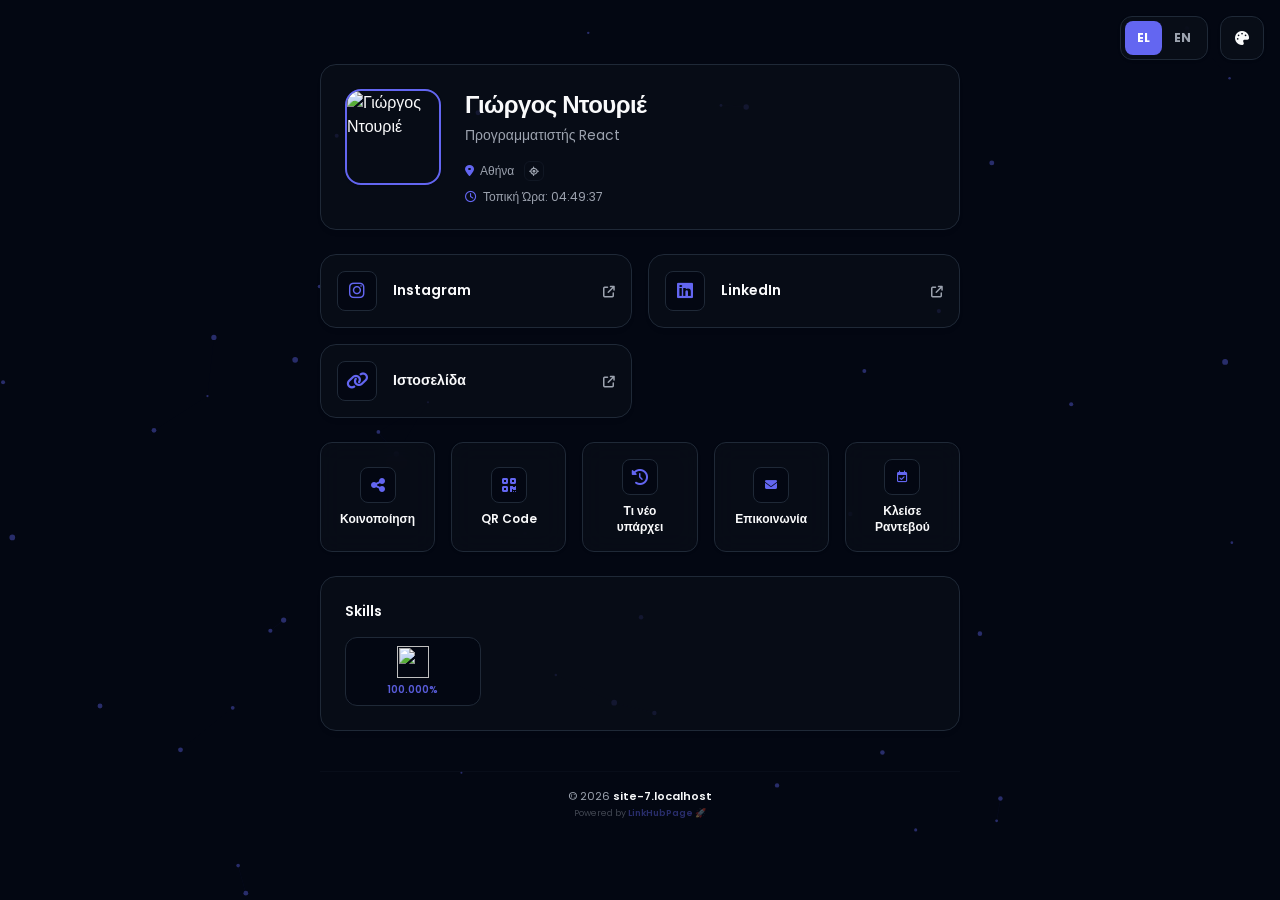
==== commit 39e0a4fd: "Deploy profile via LinkHubPage Builder" ====
--- a/admin/index.html
+++ b/admin/index.html
@@ -3,38 +3,77 @@
   <head>
     <meta charset="UTF-8" />
     <meta name="viewport" content="width=device-width, initial-scale=1.0" />
-    <title>LinkHubPage</title>
+    <title>LinkHubPage | Free Link in Bio Builder - One Link for Everything You Are</title>
+    <meta name="description" content="Create a free link-in-bio page in minutes. Showcase your links, portfolio and GitHub projects behind one link. Host free, or deploy to your own domain." />
+    <meta name="keywords" content="link in bio, linktree alternative, bio link, free link in bio, link in bio builder, personal website builder, portfolio link, one link, social media links, github portfolio" />
+    <meta name="robots" content="index, follow, max-image-preview:large" />
+    <meta name="author" content="LinkHubPage" />
+    <link rel="canonical" href="https://linkhubpage.com/" />
     <link rel="icon" type="image/x-icon" href="/favicon.ico" />
     <link rel="apple-touch-icon" href="/icon-192.png" />
     <link rel="manifest" href="/manifest.json" />
-    
+
+    <meta property="og:type" content="website" />
+    <meta property="og:site_name" content="LinkHubPage" />
+    <meta property="og:title" content="LinkHubPage | Free Link in Bio Builder" />
+    <meta property="og:description" content="Create a free link-in-bio page in minutes. Showcase your social links, portfolio, GitHub projects, and booking calendar behind one link." />
+    <meta property="og:url" content="https://linkhubpage.com/" />
+    <meta property="og:image" content="https://linkhubpage.com/og-image.png" />
+    <meta property="og:image:width" content="1200" />
+    <meta property="og:image:height" content="630" />
+    <meta property="og:locale" content="el_GR" />
+    <meta property="og:locale:alternate" content="en_US" />
+    <meta name="twitter:card" content="summary_large_image" />
+    <meta name="twitter:title" content="LinkHubPage | Free Link in Bio Builder" />
+    <meta name="twitter:description" content="Create a free link-in-bio page in minutes. Showcase your social links, portfolio, GitHub projects, and booking calendar behind one link." />
+    <meta name="twitter:image" content="https://linkhubpage.com/og-image.png" />
+
+    <script type="application/ld+json">
+    {
+      "@context": "https://schema.org",
+      "@type": "SoftwareApplication",
+      "name": "LinkHubPage",
+      "url": "https://linkhubpage.com/",
+      "applicationCategory": "BusinessApplication",
+      "operatingSystem": "Any (Web-based)",
+      "description": "Create a free link-in-bio page in minutes. Showcase your social links, portfolio, GitHub projects, and booking calendar behind one link. Host it for free or deploy it to your own domain via GitHub Pages or Cloudflare.",
+      "offers": {
+        "@type": "Offer",
+        "price": "0",
+        "priceCurrency": "USD"
+      }
+    }
+    </script>
+
     <meta name="theme-color" content="#00d2ff" />
     <meta name="apple-mobile-web-app-capable" content="yes" />
     <meta name="apple-mobile-web-app-status-bar-style" content="black-translucent" />
 
-    <link rel="preconnect" href="https://fonts.googleapis.com" />
-    <link rel="preconnect" href="https://fonts.gstatic.com" crossorigin />
-    <link href="https://fonts.googleapis.com/css2?family=Poppins:wght@300;400;500;600;700&family=Space+Grotesk:wght@500;700&display=swap" rel="stylesheet" />
-    <link rel="stylesheet" href="https://cdnjs.cloudflare.com/ajax/libs/font-awesome/6.5.1/css/all.min.css" />
-    <link rel="stylesheet" href="https://cdn.jsdelivr.net/gh/devicons/devicon@latest/devicon.min.css" />
-    <script src="https://accounts.google.com/gsi/client" async defer></script>
-    <link href="https://assets.calendly.com/assets/external/widget.css" rel="stylesheet" />
-    <script src="https://assets.calendly.com/assets/external/widget.js" type="text/javascript" async></script>
-    <script type="module" crossorigin src="../assets/index-CT7aU1MH.js"></script>
-    <link rel="stylesheet" crossorigin href="../assets/index-Dg6QoeIE.css">
+    <!-- Self-hosted (was Google Fonts + cdnjs FontAwesome): removes two
+         third-party origins and their DNS/TCP/TLS round trips entirely.
+         Still loaded via preload+swap so they don't block first paint. -->
+    <link rel="preload" as="style" href="/vendor/fonts/fonts.css" onload="this.onload=null;this.rel='stylesheet'" />
+    <link rel="preload" as="style" href="/vendor/fontawesome/css/all.min.css" onload="this.onload=null;this.rel='stylesheet'" />
+    <noscript>
+      <link rel="stylesheet" href="/vendor/fonts/fonts.css" />
+      <link rel="stylesheet" href="/vendor/fontawesome/css/all.min.css" />
+    </noscript>
+    <script type="module" crossorigin src="../assets/index-CfT_-6Wn.js"></script>
+    <link rel="stylesheet" crossorigin href="../assets/index-D_yTV-t4.css">
   <script>
         window.__BUILDER_DEPLOY_MODE__ = true;
-        const __lhpParts = window.location.pathname.split('/').filter(Boolean);
-        if (__lhpParts[__lhpParts.length - 1] === 'admin') __lhpParts.pop();
-        const __lhpPrefix = __lhpParts.length > 0 ? '/' + __lhpParts[0] + '/' : '/';
-        fetch(__lhpPrefix + 'config.json')
-          .then(res => res.json())
-          .then(data => {
-            window.__PROFILE_CONFIG__ = data;
-            if (window.updateRuntimeConfig) window.updateRuntimeConfig(data);
-          });
-      </script></head>
+        window.__BUILDER_DEPLOY_TARGET__ = 'github';
+      </script>
+      <script src="https://linkhubpage.com/api/subscription/guard.js"></script></head>
   <body class="overflow-x-hidden min-h-screen">
     <div id="root"></div>
+    <noscript>
+      <main style="max-width: 640px; margin: 0 auto; padding: 48px 24px; font-family: sans-serif; color: #eaeaea; background: #0b0b0f;">
+        <h1>LinkHubPage: One address. Everywhere you are.</h1>
+        <p>Give people one link. It opens your social, your portfolio, your projects, your calendar. One profile, built in minutes.</p>
+        <p>LinkHubPage is a free link-in-bio builder: showcase your links, GitHub projects, and ways to connect on one page. Host it with us, or deploy it to your own domain via GitHub Pages or Cloudflare.</p>
+        <p><a href="/builder" style="color: #00d2ff;">Build your LinkHubPage &rarr;</a></p>
+      </main>
+    </noscript>
   </body>
 </html>
--- a/vendor/fonts/fonts.css
+++ b/vendor/fonts/fonts.css
@@ -0,0 +1,200 @@
+@font-face {
+  font-family: 'JetBrains Mono';
+  font-style: normal;
+  font-weight: 400;
+  font-display: swap;
+  src: url(/vendor/fonts/jetbrains-mono-400-greek.woff2) format('woff2');
+  unicode-range: U+0370-0377, U+037A-037F, U+0384-038A, U+038C, U+038E-03A1, U+03A3-03FF;
+}
+@font-face {
+  font-family: 'JetBrains Mono';
+  font-style: normal;
+  font-weight: 400;
+  font-display: swap;
+  src: url(/vendor/fonts/jetbrains-mono-400-latin-ext.woff2) format('woff2');
+  unicode-range: U+0100-02BA, U+02BD-02C5, U+02C7-02CC, U+02CE-02D7, U+02DD-02FF, U+0304, U+0308, U+0329, U+1D00-1DBF, U+1E00-1E9F, U+1EF2-1EFF, U+2020, U+20A0-20AB, U+20AD-20C0, U+2113, U+2C60-2C7F, U+A720-A7FF;
+}
+@font-face {
+  font-family: 'JetBrains Mono';
+  font-style: normal;
+  font-weight: 400;
+  font-display: swap;
+  src: url(/vendor/fonts/jetbrains-mono-400-latin.woff2) format('woff2');
+  unicode-range: U+0000-00FF, U+0131, U+0152-0153, U+02BB-02BC, U+02C6, U+02DA, U+02DC, U+0304, U+0308, U+0329, U+2000-206F, U+20AC, U+2122, U+2191, U+2193, U+2212, U+2215, U+FEFF, U+FFFD;
+}
+@font-face {
+  font-family: 'JetBrains Mono';
+  font-style: normal;
+  font-weight: 500;
+  font-display: swap;
+  src: url(/vendor/fonts/jetbrains-mono-500-greek.woff2) format('woff2');
+  unicode-range: U+0370-0377, U+037A-037F, U+0384-038A, U+038C, U+038E-03A1, U+03A3-03FF;
+}
+@font-face {
+  font-family: 'JetBrains Mono';
+  font-style: normal;
+  font-weight: 500;
+  font-display: swap;
+  src: url(/vendor/fonts/jetbrains-mono-500-latin-ext.woff2) format('woff2');
+  unicode-range: U+0100-02BA, U+02BD-02C5, U+02C7-02CC, U+02CE-02D7, U+02DD-02FF, U+0304, U+0308, U+0329, U+1D00-1DBF, U+1E00-1E9F, U+1EF2-1EFF, U+2020, U+20A0-20AB, U+20AD-20C0, U+2113, U+2C60-2C7F, U+A720-A7FF;
+}
+@font-face {
+  font-family: 'JetBrains Mono';
+  font-style: normal;
+  font-weight: 500;
+  font-display: swap;
+  src: url(/vendor/fonts/jetbrains-mono-500-latin.woff2) format('woff2');
+  unicode-range: U+0000-00FF, U+0131, U+0152-0153, U+02BB-02BC, U+02C6, U+02DA, U+02DC, U+0304, U+0308, U+0329, U+2000-206F, U+20AC, U+2122, U+2191, U+2193, U+2212, U+2215, U+FEFF, U+FFFD;
+}
+@font-face {
+  font-family: 'JetBrains Mono';
+  font-style: normal;
+  font-weight: 600;
+  font-display: swap;
+  src: url(/vendor/fonts/jetbrains-mono-600-greek.woff2) format('woff2');
+  unicode-range: U+0370-0377, U+037A-037F, U+0384-038A, U+038C, U+038E-03A1, U+03A3-03FF;
+}
+@font-face {
+  font-family: 'JetBrains Mono';
+  font-style: normal;
+  font-weight: 600;
+  font-display: swap;
+  src: url(/vendor/fonts/jetbrains-mono-600-latin-ext.woff2) format('woff2');
+  unicode-range: U+0100-02BA, U+02BD-02C5, U+02C7-02CC, U+02CE-02D7, U+02DD-02FF, U+0304, U+0308, U+0329, U+1D00-1DBF, U+1E00-1E9F, U+1EF2-1EFF, U+2020, U+20A0-20AB, U+20AD-20C0, U+2113, U+2C60-2C7F, U+A720-A7FF;
+}
+@font-face {
+  font-family: 'JetBrains Mono';
+  font-style: normal;
+  font-weight: 600;
+  font-display: swap;
+  src: url(/vendor/fonts/jetbrains-mono-600-latin.woff2) format('woff2');
+  unicode-range: U+0000-00FF, U+0131, U+0152-0153, U+02BB-02BC, U+02C6, U+02DA, U+02DC, U+0304, U+0308, U+0329, U+2000-206F, U+20AC, U+2122, U+2191, U+2193, U+2212, U+2215, U+FEFF, U+FFFD;
+}
+@font-face {
+  font-family: 'Poppins';
+  font-style: normal;
+  font-weight: 300;
+  font-display: swap;
+  src: url(/vendor/fonts/poppins-300-latin-ext.woff2) format('woff2');
+  unicode-range: U+0100-02BA, U+02BD-02C5, U+02C7-02CC, U+02CE-02D7, U+02DD-02FF, U+0304, U+0308, U+0329, U+1D00-1DBF, U+1E00-1E9F, U+1EF2-1EFF, U+2020, U+20A0-20AB, U+20AD-20C0, U+2113, U+2C60-2C7F, U+A720-A7FF;
+}
+@font-face {
+  font-family: 'Poppins';
+  font-style: normal;
+  font-weight: 300;
+  font-display: swap;
+  src: url(/vendor/fonts/poppins-300-latin.woff2) format('woff2');
+  unicode-range: U+0000-00FF, U+0131, U+0152-0153, U+02BB-02BC, U+02C6, U+02DA, U+02DC, U+0304, U+0308, U+0329, U+2000-206F, U+20AC, U+2122, U+2191, U+2193, U+2212, U+2215, U+FEFF, U+FFFD;
+}
+@font-face {
+  font-family: 'Poppins';
+  font-style: normal;
+  font-weight: 400;
+  font-display: swap;
+  src: url(/vendor/fonts/poppins-400-latin-ext.woff2) format('woff2');
+  unicode-range: U+0100-02BA, U+02BD-02C5, U+02C7-02CC, U+02CE-02D7, U+02DD-02FF, U+0304, U+0308, U+0329, U+1D00-1DBF, U+1E00-1E9F, U+1EF2-1EFF, U+2020, U+20A0-20AB, U+20AD-20C0, U+2113, U+2C60-2C7F, U+A720-A7FF;
+}
+@font-face {
+  font-family: 'Poppins';
+  font-style: normal;
+  font-weight: 400;
+  font-display: swap;
+  src: url(/vendor/fonts/poppins-400-latin.woff2) format('woff2');
+  unicode-range: U+0000-00FF, U+0131, U+0152-0153, U+02BB-02BC, U+02C6, U+02DA, U+02DC, U+0304, U+0308, U+0329, U+2000-206F, U+20AC, U+2122, U+2191, U+2193, U+2212, U+2215, U+FEFF, U+FFFD;
+}
+@font-face {
+  font-family: 'Poppins';
+  font-style: normal;
+  font-weight: 500;
+  font-display: swap;
+  src: url(/vendor/fonts/poppins-500-latin-ext.woff2) format('woff2');
+  unicode-range: U+0100-02BA, U+02BD-02C5, U+02C7-02CC, U+02CE-02D7, U+02DD-02FF, U+0304, U+0308, U+0329, U+1D00-1DBF, U+1E00-1E9F, U+1EF2-1EFF, U+2020, U+20A0-20AB, U+20AD-20C0, U+2113, U+2C60-2C7F, U+A720-A7FF;
+}
+@font-face {
+  font-family: 'Poppins';
+  font-style: normal;
+  font-weight: 500;
+  font-display: swap;
+  src: url(/vendor/fonts/poppins-500-latin.woff2) format('woff2');
+  unicode-range: U+0000-00FF, U+0131, U+0152-0153, U+02BB-02BC, U+02C6, U+02DA, U+02DC, U+0304, U+0308, U+0329, U+2000-206F, U+20AC, U+2122, U+2191, U+2193, U+2212, U+2215, U+FEFF, U+FFFD;
+}
+@font-face {
+  font-family: 'Poppins';
+  font-style: normal;
+  font-weight: 600;
+  font-display: swap;
+  src: url(/vendor/fonts/poppins-600-latin-ext.woff2) format('woff2');
+  unicode-range: U+0100-02BA, U+02BD-02C5, U+02C7-02CC, U+02CE-02D7, U+02DD-02FF, U+0304, U+0308, U+0329, U+1D00-1DBF, U+1E00-1E9F, U+1EF2-1EFF, U+2020, U+20A0-20AB, U+20AD-20C0, U+2113, U+2C60-2C7F, U+A720-A7FF;
+}
+@font-face {
+  font-family: 'Poppins';
+  font-style: normal;
+  font-weight: 600;
+  font-display: swap;
+  src: url(/vendor/fonts/poppins-600-latin.woff2) format('woff2');
+  unicode-range: U+0000-00FF, U+0131, U+0152-0153, U+02BB-02BC, U+02C6, U+02DA, U+02DC, U+0304, U+0308, U+0329, U+2000-206F, U+20AC, U+2122, U+2191, U+2193, U+2212, U+2215, U+FEFF, U+FFFD;
+}
+@font-face {
+  font-family: 'Poppins';
+  font-style: normal;
+  font-weight: 700;
+  font-display: swap;
+  src: url(/vendor/fonts/poppins-700-latin-ext.woff2) format('woff2');
+  unicode-range: U+0100-02BA, U+02BD-02C5, U+02C7-02CC, U+02CE-02D7, U+02DD-02FF, U+0304, U+0308, U+0329, U+1D00-1DBF, U+1E00-1E9F, U+1EF2-1EFF, U+2020, U+20A0-20AB, U+20AD-20C0, U+2113, U+2C60-2C7F, U+A720-A7FF;
+}
+@font-face {
+  font-family: 'Poppins';
+  font-style: normal;
+  font-weight: 700;
+  font-display: swap;
+  src: url(/vendor/fonts/poppins-700-latin.woff2) format('woff2');
+  unicode-range: U+0000-00FF, U+0131, U+0152-0153, U+02BB-02BC, U+02C6, U+02DA, U+02DC, U+0304, U+0308, U+0329, U+2000-206F, U+20AC, U+2122, U+2191, U+2193, U+2212, U+2215, U+FEFF, U+FFFD;
+}
+@font-face {
+  font-family: 'Space Grotesk';
+  font-style: normal;
+  font-weight: 500;
+  font-display: swap;
+  src: url(/vendor/fonts/space-grotesk-500-latin-ext.woff2) format('woff2');
+  unicode-range: U+0100-02BA, U+02BD-02C5, U+02C7-02CC, U+02CE-02D7, U+02DD-02FF, U+0304, U+0308, U+0329, U+1D00-1DBF, U+1E00-1E9F, U+1EF2-1EFF, U+2020, U+20A0-20AB, U+20AD-20C0, U+2113, U+2C60-2C7F, U+A720-A7FF;
+}
+@font-face {
+  font-family: 'Space Grotesk';
+  font-style: normal;
+  font-weight: 500;
+  font-display: swap;
+  src: url(/vendor/fonts/space-grotesk-500-latin.woff2) format('woff2');
+  unicode-range: U+0000-00FF, U+0131, U+0152-0153, U+02BB-02BC, U+02C6, U+02DA, U+02DC, U+0304, U+0308, U+0329, U+2000-206F, U+20AC, U+2122, U+2191, U+2193, U+2212, U+2215, U+FEFF, U+FFFD;
+}
+@font-face {
+  font-family: 'Space Grotesk';
+  font-style: normal;
+  font-weight: 600;
+  font-display: swap;
+  src: url(/vendor/fonts/space-grotesk-600-latin-ext.woff2) format('woff2');
+  unicode-range: U+0100-02BA, U+02BD-02C5, U+02C7-02CC, U+02CE-02D7, U+02DD-02FF, U+0304, U+0308, U+0329, U+1D00-1DBF, U+1E00-1E9F, U+1EF2-1EFF, U+2020, U+20A0-20AB, U+20AD-20C0, U+2113, U+2C60-2C7F, U+A720-A7FF;
+}
+@font-face {
+  font-family: 'Space Grotesk';
+  font-style: normal;
+  font-weight: 600;
+  font-display: swap;
+  src: url(/vendor/fonts/space-grotesk-600-latin.woff2) format('woff2');
+  unicode-range: U+0000-00FF, U+0131, U+0152-0153, U+02BB-02BC, U+02C6, U+02DA, U+02DC, U+0304, U+0308, U+0329, U+2000-206F, U+20AC, U+2122, U+2191, U+2193, U+2212, U+2215, U+FEFF, U+FFFD;
+}
+@font-face {
+  font-family: 'Space Grotesk';
+  font-style: normal;
+  font-weight: 700;
+  font-display: swap;
+  src: url(/vendor/fonts/space-grotesk-700-latin-ext.woff2) format('woff2');
+  unicode-range: U+0100-02BA, U+02BD-02C5, U+02C7-02CC, U+02CE-02D7, U+02DD-02FF, U+0304, U+0308, U+0329, U+1D00-1DBF, U+1E00-1E9F, U+1EF2-1EFF, U+2020, U+20A0-20AB, U+20AD-20C0, U+2113, U+2C60-2C7F, U+A720-A7FF;
+}
+@font-face {
+  font-family: 'Space Grotesk';
+  font-style: normal;
+  font-weight: 700;
+  font-display: swap;
+  src: url(/vendor/fonts/space-grotesk-700-latin.woff2) format('woff2');
+  unicode-range: U+0000-00FF, U+0131, U+0152-0153, U+02BB-02BC, U+02C6, U+02DA, U+02DC, U+0304, U+0308, U+0329, U+2000-206F, U+20AC, U+2122, U+2191, U+2193, U+2212, U+2215, U+FEFF, U+FFFD;
+}
--- a/vendor/fonts/fonts.css
+++ b/vendor/fonts/fonts.css
@@ -0,0 +1,200 @@
+@font-face {
+  font-family: 'JetBrains Mono';
+  font-style: normal;
+  font-weight: 400;
+  font-display: swap;
+  src: url(/vendor/fonts/jetbrains-mono-400-greek.woff2) format('woff2');
+  unicode-range: U+0370-0377, U+037A-037F, U+0384-038A, U+038C, U+038E-03A1, U+03A3-03FF;
+}
+@font-face {
+  font-family: 'JetBrains Mono';
+  font-style: normal;
+  font-weight: 400;
+  font-display: swap;
+  src: url(/vendor/fonts/jetbrains-mono-400-latin-ext.woff2) format('woff2');
+  unicode-range: U+0100-02BA, U+02BD-02C5, U+02C7-02CC, U+02CE-02D7, U+02DD-02FF, U+0304, U+0308, U+0329, U+1D00-1DBF, U+1E00-1E9F, U+1EF2-1EFF, U+2020, U+20A0-20AB, U+20AD-20C0, U+2113, U+2C60-2C7F, U+A720-A7FF;
+}
+@font-face {
+  font-family: 'JetBrains Mono';
+  font-style: normal;
+  font-weight: 400;
+  font-display: swap;
+  src: url(/vendor/fonts/jetbrains-mono-400-latin.woff2) format('woff2');
+  unicode-range: U+0000-00FF, U+0131, U+0152-0153, U+02BB-02BC, U+02C6, U+02DA, U+02DC, U+0304, U+0308, U+0329, U+2000-206F, U+20AC, U+2122, U+2191, U+2193, U+2212, U+2215, U+FEFF, U+FFFD;
+}
+@font-face {
+  font-family: 'JetBrains Mono';
+  font-style: normal;
+  font-weight: 500;
+  font-display: swap;
+  src: url(/vendor/fonts/jetbrains-mono-500-greek.woff2) format('woff2');
+  unicode-range: U+0370-0377, U+037A-037F, U+0384-038A, U+038C, U+038E-03A1, U+03A3-03FF;
+}
+@font-face {
+  font-family: 'JetBrains Mono';
+  font-style: normal;
+  font-weight: 500;
+  font-display: swap;
+  src: url(/vendor/fonts/jetbrains-mono-500-latin-ext.woff2) format('woff2');
+  unicode-range: U+0100-02BA, U+02BD-02C5, U+02C7-02CC, U+02CE-02D7, U+02DD-02FF, U+0304, U+0308, U+0329, U+1D00-1DBF, U+1E00-1E9F, U+1EF2-1EFF, U+2020, U+20A0-20AB, U+20AD-20C0, U+2113, U+2C60-2C7F, U+A720-A7FF;
+}
+@font-face {
+  font-family: 'JetBrains Mono';
+  font-style: normal;
+  font-weight: 500;
+  font-display: swap;
+  src: url(/vendor/fonts/jetbrains-mono-500-latin.woff2) format('woff2');
+  unicode-range: U+0000-00FF, U+0131, U+0152-0153, U+02BB-02BC, U+02C6, U+02DA, U+02DC, U+0304, U+0308, U+0329, U+2000-206F, U+20AC, U+2122, U+2191, U+2193, U+2212, U+2215, U+FEFF, U+FFFD;
+}
+@font-face {
+  font-family: 'JetBrains Mono';
+  font-style: normal;
+  font-weight: 600;
+  font-display: swap;
+  src: url(/vendor/fonts/jetbrains-mono-600-greek.woff2) format('woff2');
+  unicode-range: U+0370-0377, U+037A-037F, U+0384-038A, U+038C, U+038E-03A1, U+03A3-03FF;
+}
+@font-face {
+  font-family: 'JetBrains Mono';
+  font-style: normal;
+  font-weight: 600;
+  font-display: swap;
+  src: url(/vendor/fonts/jetbrains-mono-600-latin-ext.woff2) format('woff2');
+  unicode-range: U+0100-02BA, U+02BD-02C5, U+02C7-02CC, U+02CE-02D7, U+02DD-02FF, U+0304, U+0308, U+0329, U+1D00-1DBF, U+1E00-1E9F, U+1EF2-1EFF, U+2020, U+20A0-20AB, U+20AD-20C0, U+2113, U+2C60-2C7F, U+A720-A7FF;
+}
+@font-face {
+  font-family: 'JetBrains Mono';
+  font-style: normal;
+  font-weight: 600;
+  font-display: swap;
+  src: url(/vendor/fonts/jetbrains-mono-600-latin.woff2) format('woff2');
+  unicode-range: U+0000-00FF, U+0131, U+0152-0153, U+02BB-02BC, U+02C6, U+02DA, U+02DC, U+0304, U+0308, U+0329, U+2000-206F, U+20AC, U+2122, U+2191, U+2193, U+2212, U+2215, U+FEFF, U+FFFD;
+}
+@font-face {
+  font-family: 'Poppins';
+  font-style: normal;
+  font-weight: 300;
+  font-display: swap;
+  src: url(/vendor/fonts/poppins-300-latin-ext.woff2) format('woff2');
+  unicode-range: U+0100-02BA, U+02BD-02C5, U+02C7-02CC, U+02CE-02D7, U+02DD-02FF, U+0304, U+0308, U+0329, U+1D00-1DBF, U+1E00-1E9F, U+1EF2-1EFF, U+2020, U+20A0-20AB, U+20AD-20C0, U+2113, U+2C60-2C7F, U+A720-A7FF;
+}
+@font-face {
+  font-family: 'Poppins';
+  font-style: normal;
+  font-weight: 300;
+  font-display: swap;
+  src: url(/vendor/fonts/poppins-300-latin.woff2) format('woff2');
+  unicode-range: U+0000-00FF, U+0131, U+0152-0153, U+02BB-02BC, U+02C6, U+02DA, U+02DC, U+0304, U+0308, U+0329, U+2000-206F, U+20AC, U+2122, U+2191, U+2193, U+2212, U+2215, U+FEFF, U+FFFD;
+}
+@font-face {
+  font-family: 'Poppins';
+  font-style: normal;
+  font-weight: 400;
+  font-display: swap;
+  src: url(/vendor/fonts/poppins-400-latin-ext.woff2) format('woff2');
+  unicode-range: U+0100-02BA, U+02BD-02C5, U+02C7-02CC, U+02CE-02D7, U+02DD-02FF, U+0304, U+0308, U+0329, U+1D00-1DBF, U+1E00-1E9F, U+1EF2-1EFF, U+2020, U+20A0-20AB, U+20AD-20C0, U+2113, U+2C60-2C7F, U+A720-A7FF;
+}
+@font-face {
+  font-family: 'Poppins';
+  font-style: normal;
+  font-weight: 400;
+  font-display: swap;
+  src: url(/vendor/fonts/poppins-400-latin.woff2) format('woff2');
+  unicode-range: U+0000-00FF, U+0131, U+0152-0153, U+02BB-02BC, U+02C6, U+02DA, U+02DC, U+0304, U+0308, U+0329, U+2000-206F, U+20AC, U+2122, U+2191, U+2193, U+2212, U+2215, U+FEFF, U+FFFD;
+}
+@font-face {
+  font-family: 'Poppins';
+  font-style: normal;
+  font-weight: 500;
+  font-display: swap;
+  src: url(/vendor/fonts/poppins-500-latin-ext.woff2) format('woff2');
+  unicode-range: U+0100-02BA, U+02BD-02C5, U+02C7-02CC, U+02CE-02D7, U+02DD-02FF, U+0304, U+0308, U+0329, U+1D00-1DBF, U+1E00-1E9F, U+1EF2-1EFF, U+2020, U+20A0-20AB, U+20AD-20C0, U+2113, U+2C60-2C7F, U+A720-A7FF;
+}
+@font-face {
+  font-family: 'Poppins';
+  font-style: normal;
+  font-weight: 500;
+  font-display: swap;
+  src: url(/vendor/fonts/poppins-500-latin.woff2) format('woff2');
+  unicode-range: U+0000-00FF, U+0131, U+0152-0153, U+02BB-02BC, U+02C6, U+02DA, U+02DC, U+0304, U+0308, U+0329, U+2000-206F, U+20AC, U+2122, U+2191, U+2193, U+2212, U+2215, U+FEFF, U+FFFD;
+}
+@font-face {
+  font-family: 'Poppins';
+  font-style: normal;
+  font-weight: 600;
+  font-display: swap;
+  src: url(/vendor/fonts/poppins-600-latin-ext.woff2) format('woff2');
+  unicode-range: U+0100-02BA, U+02BD-02C5, U+02C7-02CC, U+02CE-02D7, U+02DD-02FF, U+0304, U+0308, U+0329, U+1D00-1DBF, U+1E00-1E9F, U+1EF2-1EFF, U+2020, U+20A0-20AB, U+20AD-20C0, U+2113, U+2C60-2C7F, U+A720-A7FF;
+}
+@font-face {
+  font-family: 'Poppins';
+  font-style: normal;
+  font-weight: 600;
+  font-display: swap;
+  src: url(/vendor/fonts/poppins-600-latin.woff2) format('woff2');
+  unicode-range: U+0000-00FF, U+0131, U+0152-0153, U+02BB-02BC, U+02C6, U+02DA, U+02DC, U+0304, U+0308, U+0329, U+2000-206F, U+20AC, U+2122, U+2191, U+2193, U+2212, U+2215, U+FEFF, U+FFFD;
+}
+@font-face {
+  font-family: 'Poppins';
+  font-style: normal;
+  font-weight: 700;
+  font-display: swap;
+  src: url(/vendor/fonts/poppins-700-latin-ext.woff2) format('woff2');
+  unicode-range: U+0100-02BA, U+02BD-02C5, U+02C7-02CC, U+02CE-02D7, U+02DD-02FF, U+0304, U+0308, U+0329, U+1D00-1DBF, U+1E00-1E9F, U+1EF2-1EFF, U+2020, U+20A0-20AB, U+20AD-20C0, U+2113, U+2C60-2C7F, U+A720-A7FF;
+}
+@font-face {
+  font-family: 'Poppins';
+  font-style: normal;
+  font-weight: 700;
+  font-display: swap;
+  src: url(/vendor/fonts/poppins-700-latin.woff2) format('woff2');
+  unicode-range: U+0000-00FF, U+0131, U+0152-0153, U+02BB-02BC, U+02C6, U+02DA, U+02DC, U+0304, U+0308, U+0329, U+2000-206F, U+20AC, U+2122, U+2191, U+2193, U+2212, U+2215, U+FEFF, U+FFFD;
+}
+@font-face {
+  font-family: 'Space Grotesk';
+  font-style: normal;
+  font-weight: 500;
+  font-display: swap;
+  src: url(/vendor/fonts/space-grotesk-500-latin-ext.woff2) format('woff2');
+  unicode-range: U+0100-02BA, U+02BD-02C5, U+02C7-02CC, U+02CE-02D7, U+02DD-02FF, U+0304, U+0308, U+0329, U+1D00-1DBF, U+1E00-1E9F, U+1EF2-1EFF, U+2020, U+20A0-20AB, U+20AD-20C0, U+2113, U+2C60-2C7F, U+A720-A7FF;
+}
+@font-face {
+  font-family: 'Space Grotesk';
+  font-style: normal;
+  font-weight: 500;
+  font-display: swap;
+  src: url(/vendor/fonts/space-grotesk-500-latin.woff2) format('woff2');
+  unicode-range: U+0000-00FF, U+0131, U+0152-0153, U+02BB-02BC, U+02C6, U+02DA, U+02DC, U+0304, U+0308, U+0329, U+2000-206F, U+20AC, U+2122, U+2191, U+2193, U+2212, U+2215, U+FEFF, U+FFFD;
+}
+@font-face {
+  font-family: 'Space Grotesk';
+  font-style: normal;
+  font-weight: 600;
+  font-display: swap;
+  src: url(/vendor/fonts/space-grotesk-600-latin-ext.woff2) format('woff2');
+  unicode-range: U+0100-02BA, U+02BD-02C5, U+02C7-02CC, U+02CE-02D7, U+02DD-02FF, U+0304, U+0308, U+0329, U+1D00-1DBF, U+1E00-1E9F, U+1EF2-1EFF, U+2020, U+20A0-20AB, U+20AD-20C0, U+2113, U+2C60-2C7F, U+A720-A7FF;
+}
+@font-face {
+  font-family: 'Space Grotesk';
+  font-style: normal;
+  font-weight: 600;
+  font-display: swap;
+  src: url(/vendor/fonts/space-grotesk-600-latin.woff2) format('woff2');
+  unicode-range: U+0000-00FF, U+0131, U+0152-0153, U+02BB-02BC, U+02C6, U+02DA, U+02DC, U+0304, U+0308, U+0329, U+2000-206F, U+20AC, U+2122, U+2191, U+2193, U+2212, U+2215, U+FEFF, U+FFFD;
+}
+@font-face {
+  font-family: 'Space Grotesk';
+  font-style: normal;
+  font-weight: 700;
+  font-display: swap;
+  src: url(/vendor/fonts/space-grotesk-700-latin-ext.woff2) format('woff2');
+  unicode-range: U+0100-02BA, U+02BD-02C5, U+02C7-02CC, U+02CE-02D7, U+02DD-02FF, U+0304, U+0308, U+0329, U+1D00-1DBF, U+1E00-1E9F, U+1EF2-1EFF, U+2020, U+20A0-20AB, U+20AD-20C0, U+2113, U+2C60-2C7F, U+A720-A7FF;
+}
+@font-face {
+  font-family: 'Space Grotesk';
+  font-style: normal;
+  font-weight: 700;
+  font-display: swap;
+  src: url(/vendor/fonts/space-grotesk-700-latin.woff2) format('woff2');
+  unicode-range: U+0000-00FF, U+0131, U+0152-0153, U+02BB-02BC, U+02C6, U+02DA, U+02DC, U+0304, U+0308, U+0329, U+2000-206F, U+20AC, U+2122, U+2191, U+2193, U+2212, U+2215, U+FEFF, U+FFFD;
+}
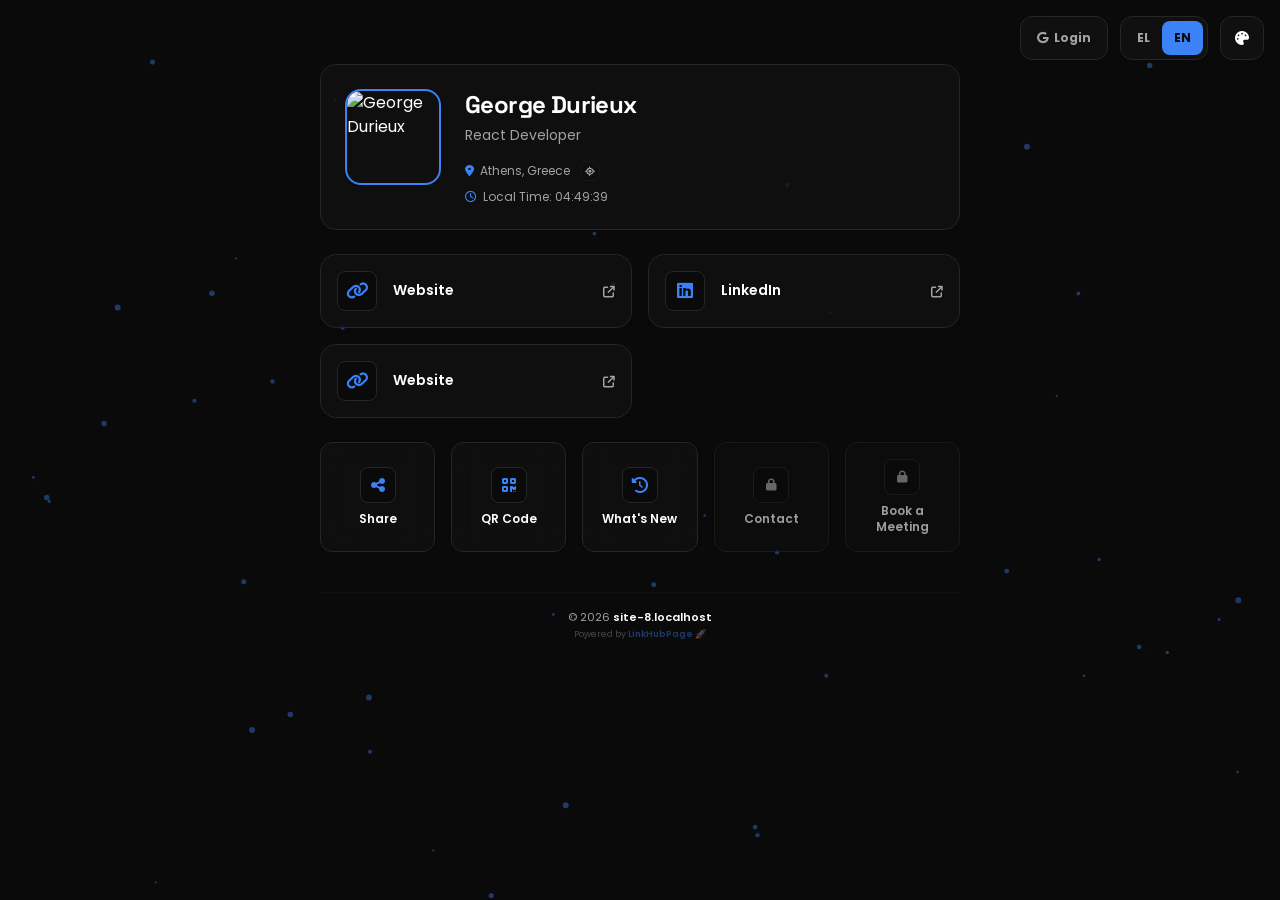
==== commit a2208f2d: "Deploy profile via LinkHubPage Builder" ====
--- a/admin/index.html
+++ b/admin/index.html
@@ -58,8 +58,8 @@
       <link rel="stylesheet" href="/vendor/fonts/fonts.css" />
       <link rel="stylesheet" href="/vendor/fontawesome/css/all.min.css" />
     </noscript>
-    <script type="module" crossorigin src="../assets/index-CfT_-6Wn.js"></script>
-    <link rel="stylesheet" crossorigin href="../assets/index-D_yTV-t4.css">
+    <script type="module" crossorigin src="../assets/index-5HfwxV6-.js"></script>
+    <link rel="stylesheet" crossorigin href="../assets/index-i3OxAhUR.css">
   <script>
         window.__BUILDER_DEPLOY_MODE__ = true;
         window.__BUILDER_DEPLOY_TARGET__ = 'github';
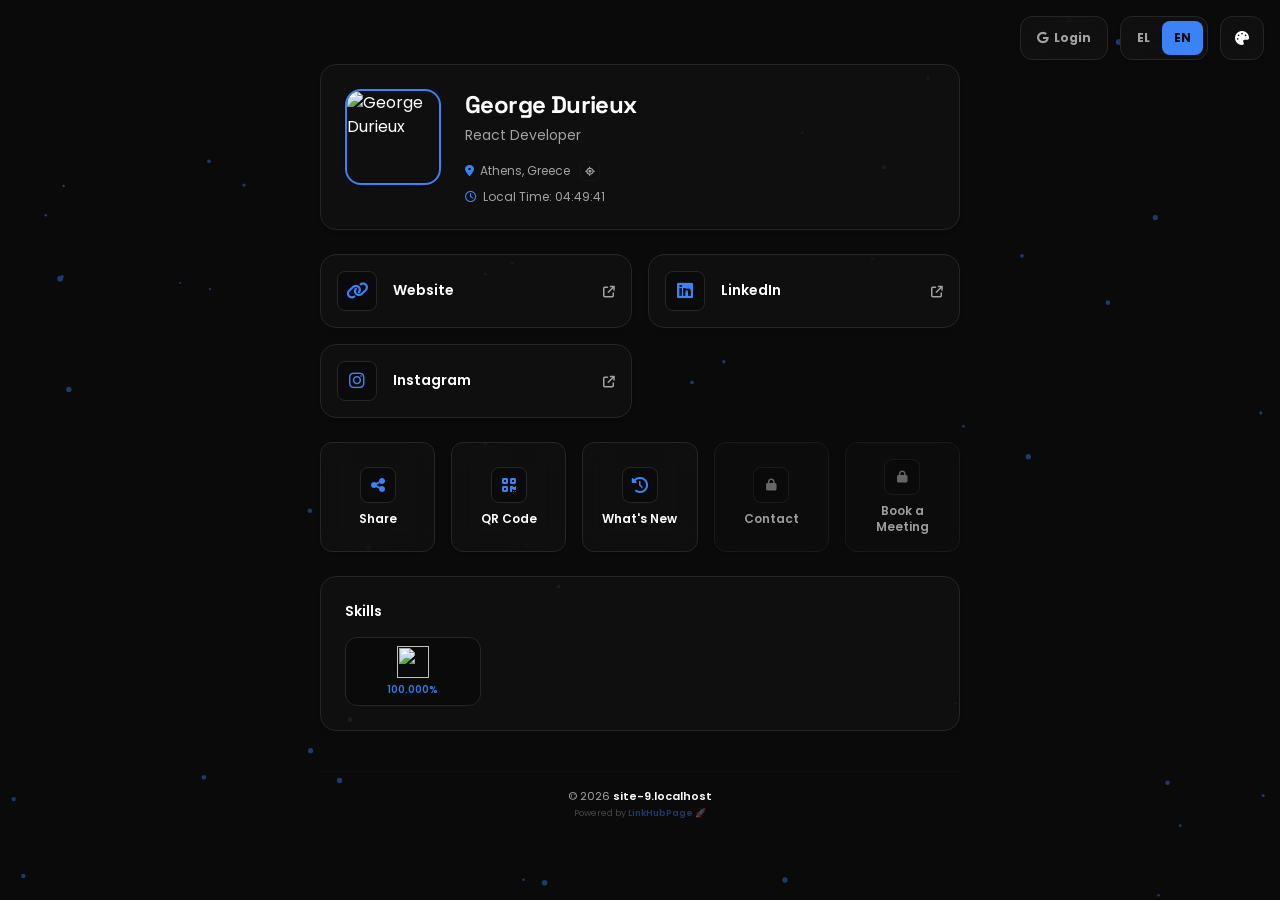
==== commit 6ef272ed: "Deploy profile via LinkHubPage Builder" ====
--- a/admin/index.html
+++ b/admin/index.html
@@ -58,8 +58,8 @@
       <link rel="stylesheet" href="/vendor/fonts/fonts.css" />
       <link rel="stylesheet" href="/vendor/fontawesome/css/all.min.css" />
     </noscript>
-    <script type="module" crossorigin src="../assets/index-5HfwxV6-.js"></script>
-    <link rel="stylesheet" crossorigin href="../assets/index-i3OxAhUR.css">
+    <script type="module" crossorigin src="../assets/index-DknAZTcZ.js"></script>
+    <link rel="stylesheet" crossorigin href="../assets/index-DsAYc3U4.css">
   <script>
         window.__BUILDER_DEPLOY_MODE__ = true;
         window.__BUILDER_DEPLOY_TARGET__ = 'github';
